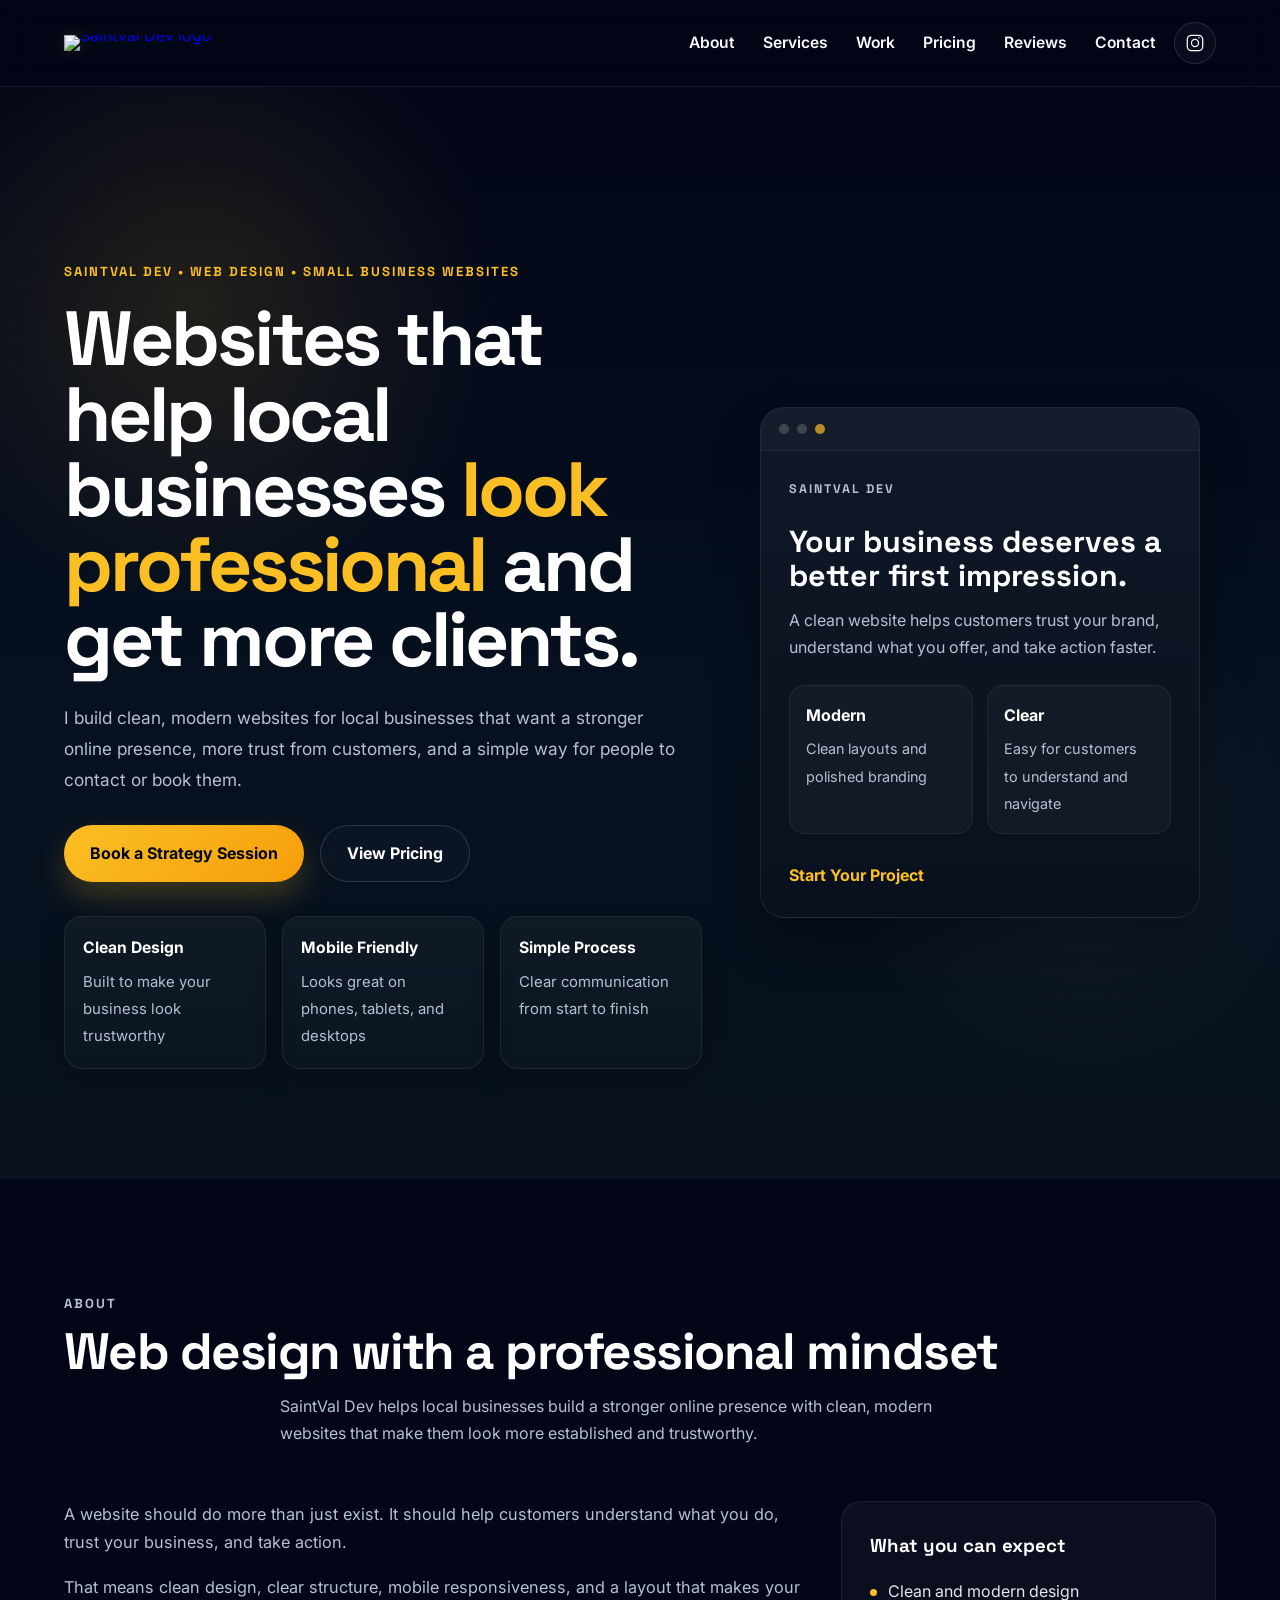
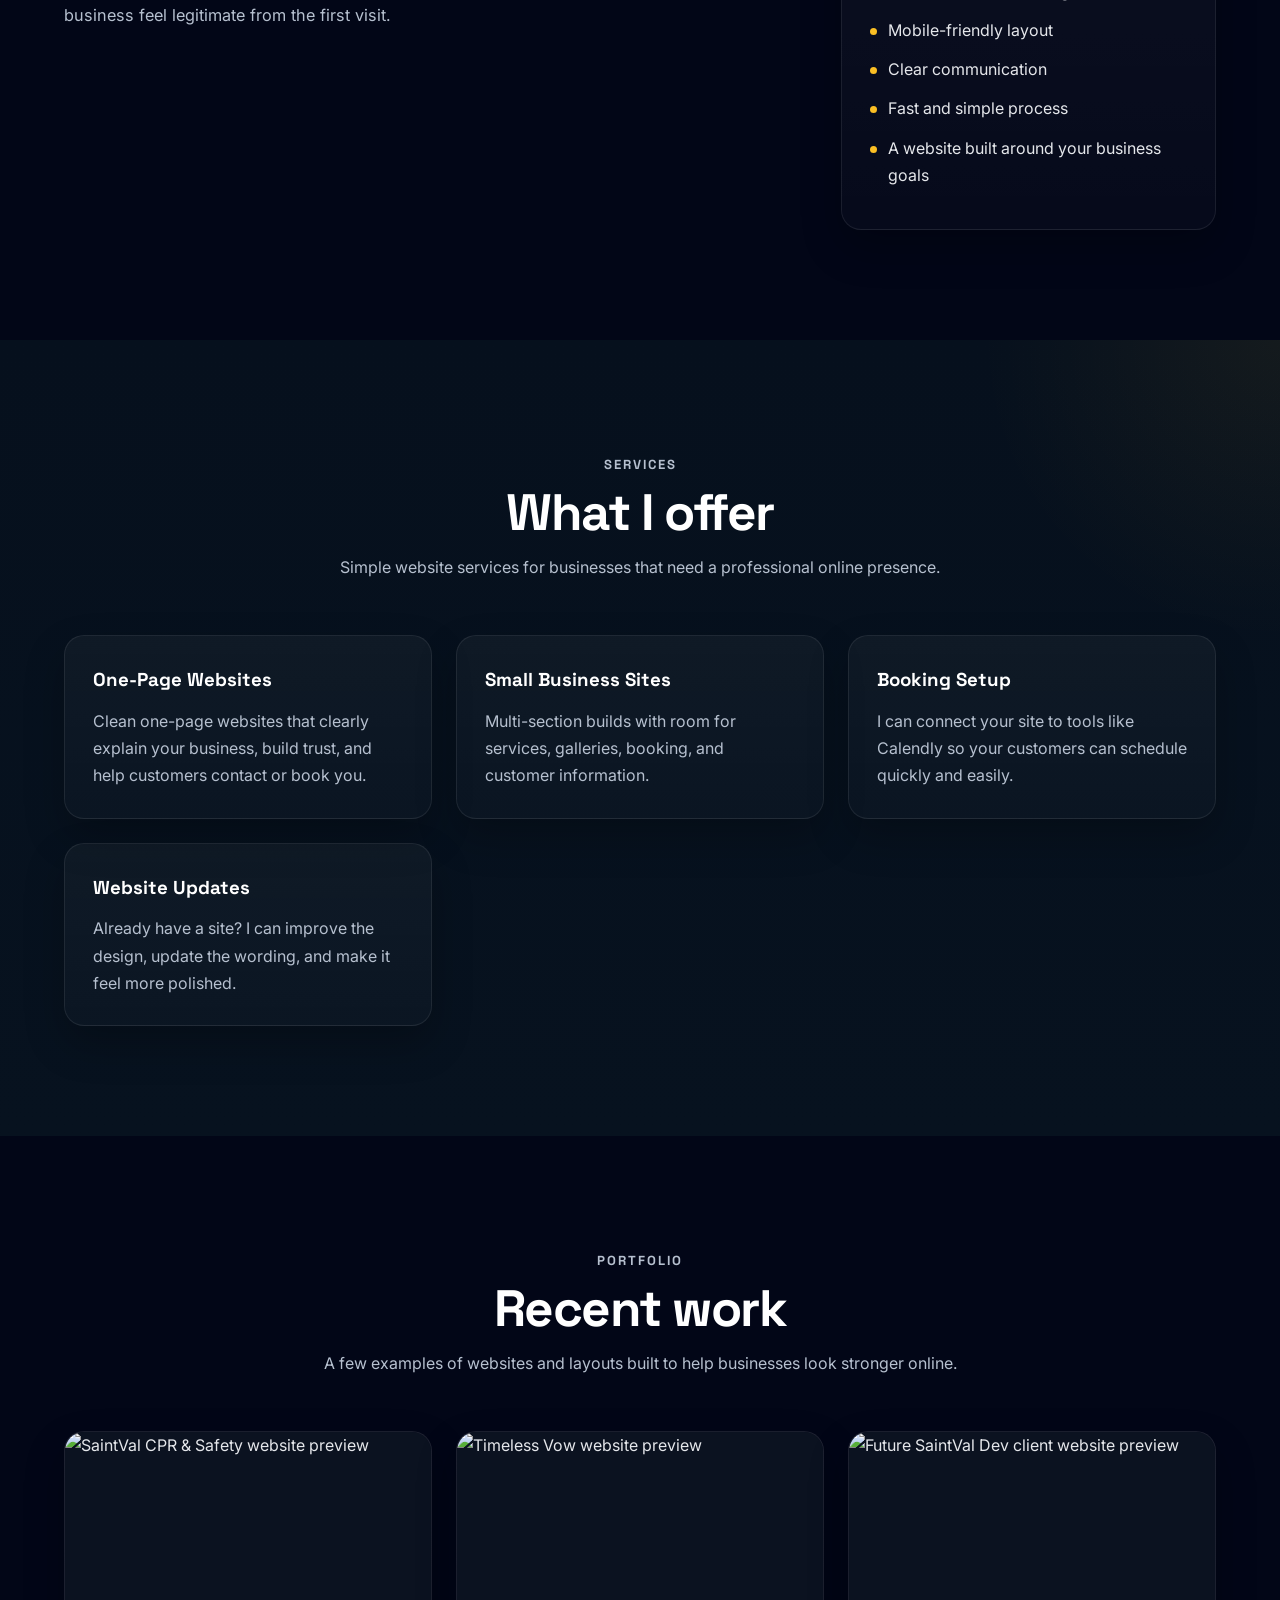
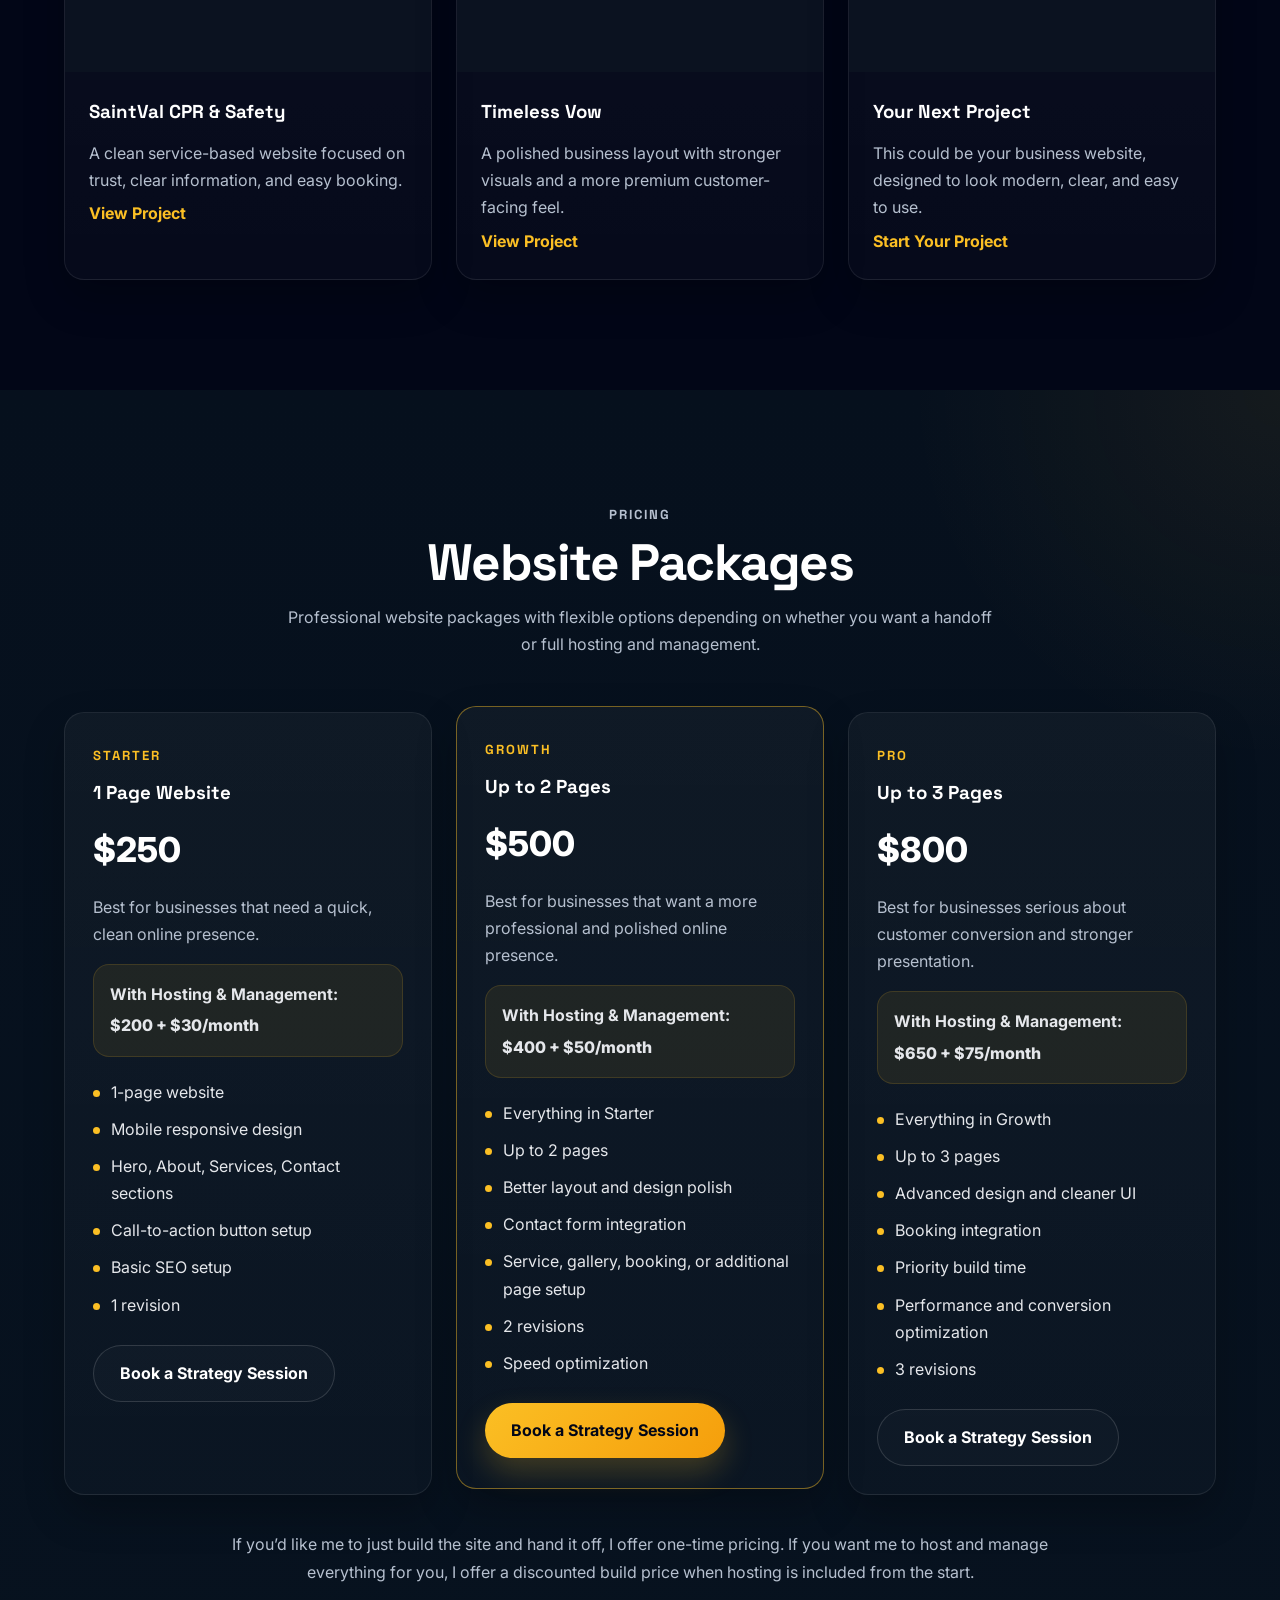
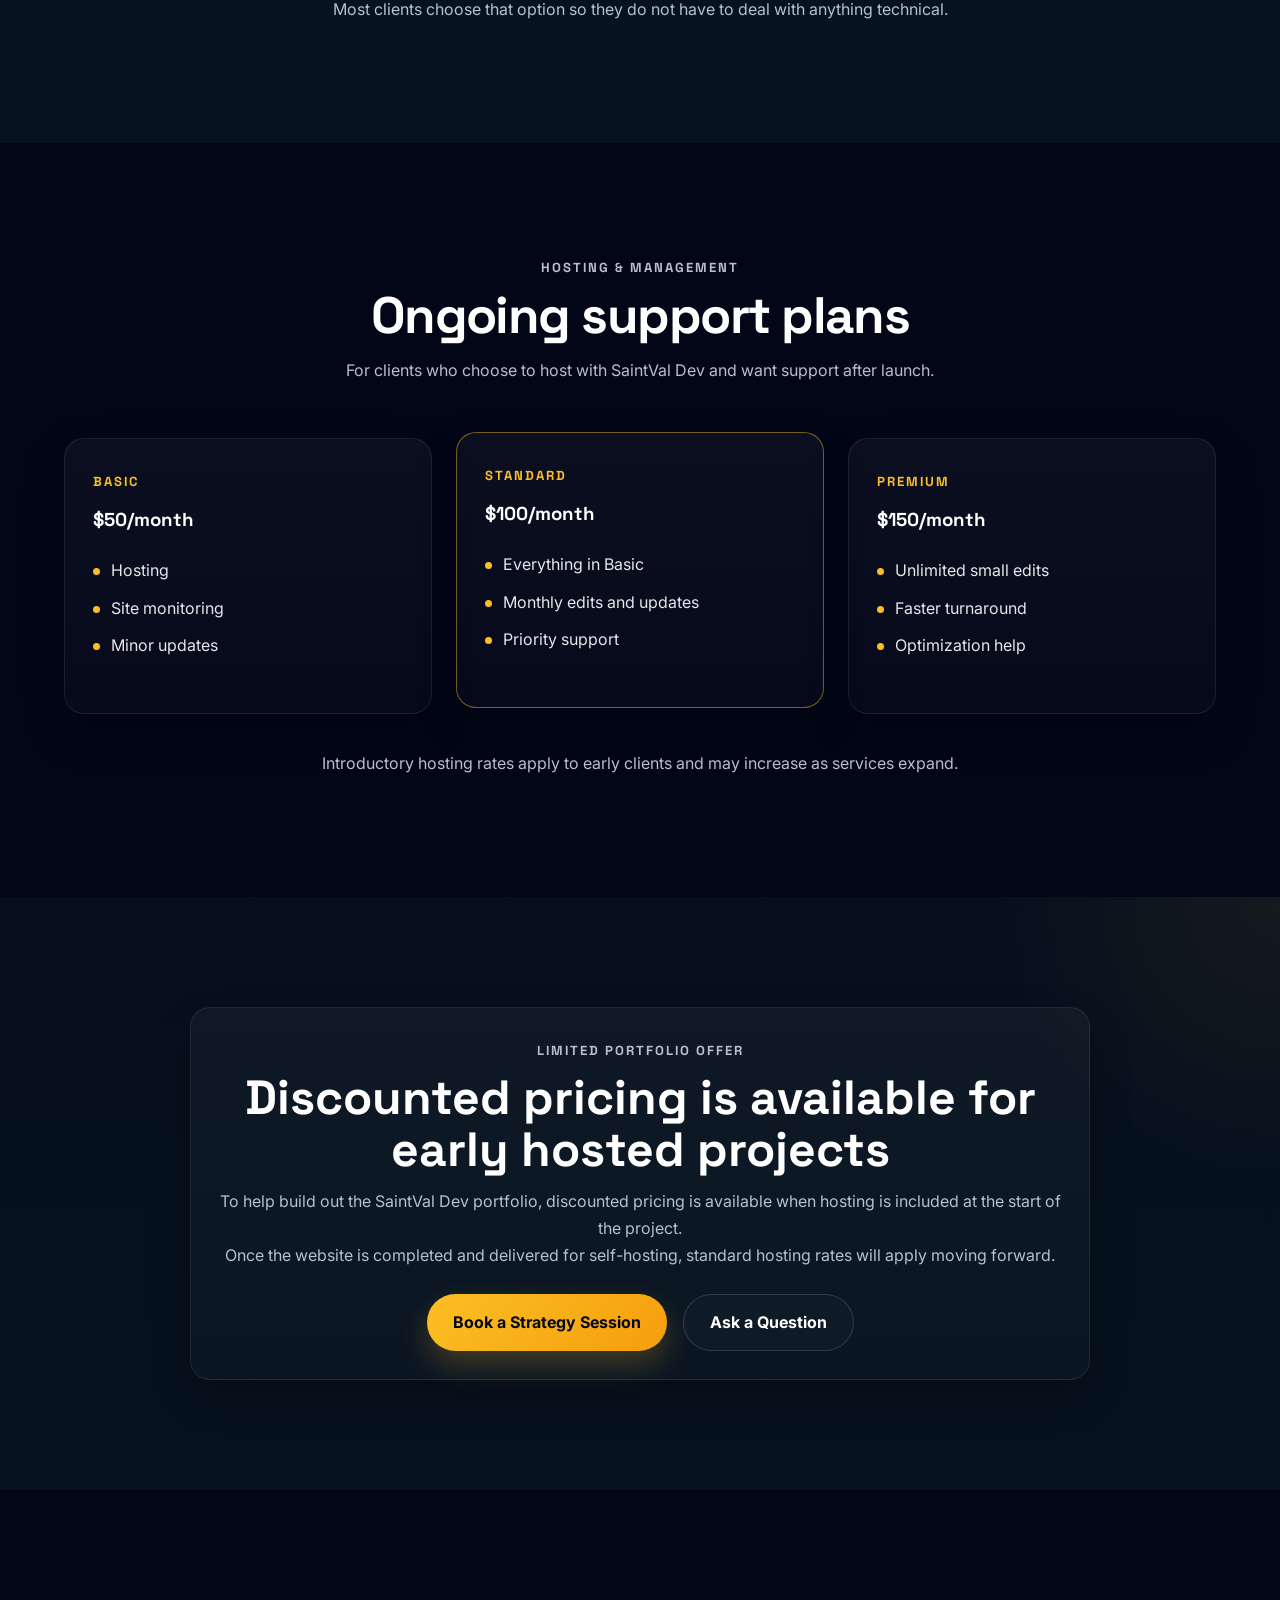
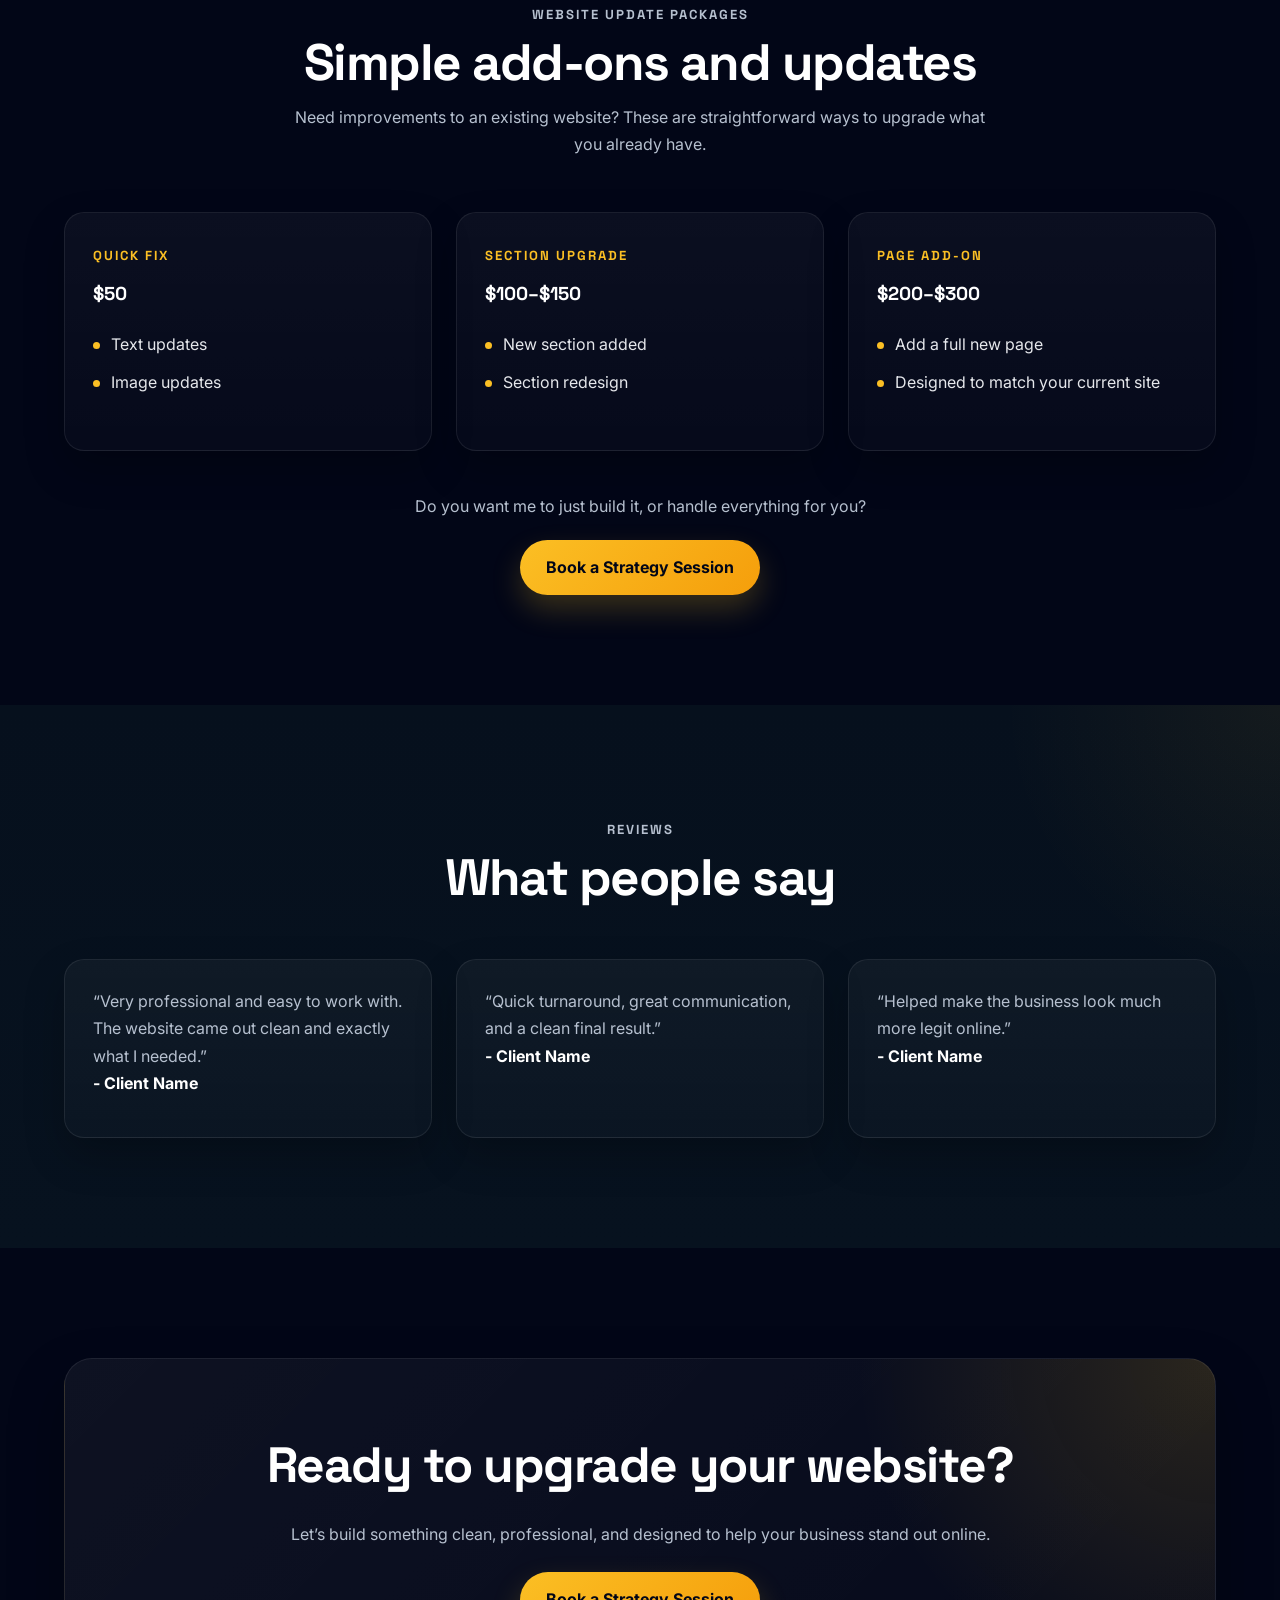
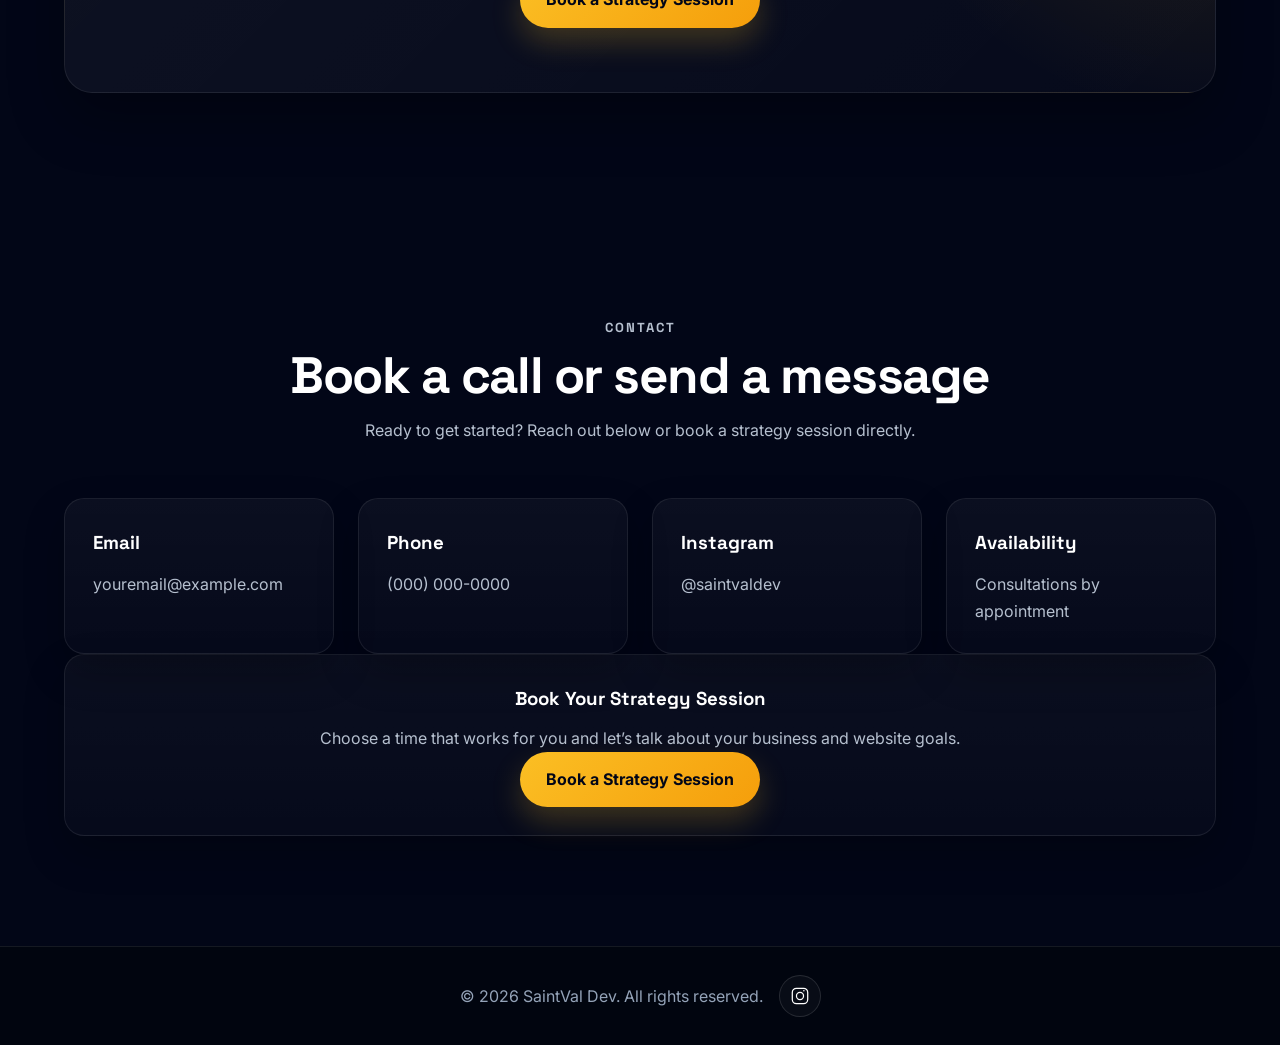
==== index.html @ 707dbeaa "fix index file name properly" ====
<!DOCTYPE html>
<html lang="en">
<head>
  <meta charset="UTF-8" />
  <meta name="viewport" content="width=device-width, initial-scale=1.0" />
  <title>SaintVal Dev | Websites for Local Businesses</title>
  <meta
    name="description"
    content="SaintVal Dev builds clean, modern websites for local businesses that want to look professional and get more bookings."
  />

  <link rel="preconnect" href="https://fonts.googleapis.com" />
  <link rel="preconnect" href="https://fonts.gstatic.com" crossorigin />
  <link
    href="https://fonts.googleapis.com/css2?family=Inter:wght@400;500;600;700;800&family=Space+Grotesk:wght@500;600;700&display=swap"
    rel="stylesheet"
  />

  <link rel="stylesheet" href="styles.css" />
</head>
<body>
  <!-- HEADER -->
  <header class="site-header">
    <div class="container nav">
      <a href="#home" class="logo">
        <img src="images/logo/Logo-site.png" alt="SaintVal Dev logo" />
      </a>

      <button class="menu-toggle" aria-label="Open navigation" aria-expanded="false">
        <span></span>
        <span></span>
        <span></span>
      </button>

      <nav class="site-nav">
        <ul class="nav-links">
          <li><a href="#about">About</a></li>
          <li><a href="#services">Services</a></li>
          <li><a href="#portfolio">Work</a></li>
          <li><a href="#pricing">Pricing</a></li>
          <li><a href="#testimonials">Reviews</a></li>
          <li><a href="#contact">Contact</a></li>
        </ul>

        <a
          href="https://www.instagram.com/saintvaldev"
          class="header-social"
          target="_blank"
          rel="noopener noreferrer"
          aria-label="Visit SaintVal Dev on Instagram"
        >
          <svg viewBox="0 0 24 24" aria-hidden="true">
            <path d="M7.75 2h8.5A5.75 5.75 0 0 1 22 7.75v8.5A5.75 5.75 0 0 1 16.25 22h-8.5A5.75 5.75 0 0 1 2 16.25v-8.5A5.75 5.75 0 0 1 7.75 2Zm0 1.5A4.25 4.25 0 0 0 3.5 7.75v8.5A4.25 4.25 0 0 0 7.75 20.5h8.5a4.25 4.25 0 0 0 4.25-4.25v-8.5A4.25 4.25 0 0 0 16.25 3.5h-8.5Zm8.9 1.15a.95.95 0 1 1 0 1.9.95.95 0 0 1 0-1.9ZM12 7a5 5 0 1 1 0 10 5 5 0 0 1 0-10Zm0 1.5A3.5 3.5 0 1 0 12 15.5 3.5 3.5 0 0 0 12 8.5Z"/>
          </svg>
        </a>
      </nav>
    </div>
  </header>

  <main>
    <!-- HERO -->
    <section class="hero" id="home">
      <div class="container hero-content">
        <div class="hero-text">
          <p class="hero-tag">SAINTVAL DEV • WEB DESIGN • SMALL BUSINESS WEBSITES</p>

          <h1>
            Websites that help local businesses
            <span>look professional</span>
            and get more clients.
          </h1>

          <p class="hero-description">
            I build clean, modern websites for local businesses that want a stronger
            online presence, more trust from customers, and a simple way for people
            to contact or book them.
          </p>

          <div class="hero-buttons">
            <a
              href="https://calendly.com/bookings-saintvalmulti/saintval-dev-strategy-session"
              class="btn btn-primary"
              target="_blank"
              rel="noopener noreferrer"
            >
              Book a Strategy Session
            </a>

            <a href="#pricing" class="btn btn-secondary">View Pricing</a>
          </div>

          <div class="hero-proof">
            <div class="proof-item">
              <strong>Clean Design</strong>
              <span>Built to make your business look trustworthy</span>
            </div>

            <div class="proof-item">
              <strong>Mobile Friendly</strong>
              <span>Looks great on phones, tablets, and desktops</span>
            </div>

            <div class="proof-item">
              <strong>Simple Process</strong>
              <span>Clear communication from start to finish</span>
            </div>
          </div>
        </div>

        <div class="hero-showcase">
          <div class="showcase-window">
            <div class="window-top">
              <span></span>
              <span></span>
              <span></span>
            </div>

            <div class="showcase-body">
              <p class="showcase-label">SAINTVAL DEV</p>
              <h3>Your business deserves a better first impression.</h3>
              <p>
                A clean website helps customers trust your brand, understand what you
                offer, and take action faster.
              </p>

              <div class="showcase-stats">
                <div class="stat-box">
                  <strong>Modern</strong>
                  <span>Clean layouts and polished branding</span>
                </div>

                <div class="stat-box">
                  <strong>Clear</strong>
                  <span>Easy for customers to understand and navigate</span>
                </div>
              </div>

              <a
                href="https://calendly.com/bookings-saintvalmulti/saintval-dev-strategy-session"
                class="text-link"
                target="_blank"
                rel="noopener noreferrer"
              >
                Start Your Project
              </a>
            </div>
          </div>
        </div>
      </div>
    </section>

    <!-- ABOUT -->
    <section id="about" class="section">
      <div class="container">
        <div class="section-heading">
          <p class="section-label">ABOUT</p>
          <h2>Web design with a professional mindset</h2>
          <p>
            SaintVal Dev helps local businesses build a stronger online presence with
            clean, modern websites that make them look more established and trustworthy.
          </p>
        </div>

        <div class="about-grid">
          <div class="about-text">
            <p>
              A website should do more than just exist. It should help customers
              understand what you do, trust your business, and take action.
            </p>
            <p>
              That means clean design, clear structure, mobile responsiveness, and a
              layout that makes your business feel legitimate from the first visit.
            </p>
          </div>

          <div class="about-box">
            <h3>What you can expect</h3>
            <ul>
              <li>Clean and modern design</li>
              <li>Mobile-friendly layout</li>
              <li>Clear communication</li>
              <li>Fast and simple process</li>
              <li>A website built around your business goals</li>
            </ul>
          </div>
        </div>
      </div>
    </section>

    <!-- SERVICES -->
    <section id="services" class="section section-alt">
      <div class="container">
        <div class="section-heading center">
          <p class="section-label">SERVICES</p>
          <h2>What I offer</h2>
          <p>
            Simple website services for businesses that need a professional online presence.
          </p>
        </div>

        <div class="card-grid">
          <article class="card">
            <h3>One-Page Websites</h3>
            <p>
              Clean one-page websites that clearly explain your business, build trust,
              and help customers contact or book you.
            </p>
          </article>

          <article class="card">
            <h3>Small Business Sites</h3>
            <p>
              Multi-section builds with room for services, galleries, booking,
              and customer information.
            </p>
          </article>

          <article class="card">
            <h3>Booking Setup</h3>
            <p>
              I can connect your site to tools like Calendly so your customers can
              schedule quickly and easily.
            </p>
          </article>

          <article class="card">
            <h3>Website Updates</h3>
            <p>
              Already have a site? I can improve the design, update the wording,
              and make it feel more polished.
            </p>
          </article>
        </div>
      </div>
    </section>

    <!-- PORTFOLIO -->
    <section id="portfolio" class="section">
      <div class="container">
        <div class="section-heading center">
          <p class="section-label">PORTFOLIO</p>
          <h2>Recent work</h2>
          <p>
            A few examples of websites and layouts built to help businesses look stronger online.
          </p>
        </div>

        <div class="card-grid">
          <article class="project-card">
            <div class="project-image">
              <img src="images/projects/project-1.jpg" alt="SaintVal CPR & Safety website preview" />
            </div>
            <div class="project-content">
              <h3>SaintVal CPR &amp; Safety</h3>
              <p>
                A clean service-based website focused on trust, clear information, and easy booking.
              </p>
              <a href="#" class="text-link">View Project</a>
            </div>
          </article>

          <article class="project-card">
            <div class="project-image">
              <img src="images/projects/project-2.jpg" alt="Timeless Vow website preview" />
            </div>
            <div class="project-content">
              <h3>Timeless Vow</h3>
              <p>
                A polished business layout with stronger visuals and a more premium customer-facing feel.
              </p>
              <a href="#" class="text-link">View Project</a>
            </div>
          </article>

          <article class="project-card">
            <div class="project-image">
              <img src="images/projects/project-3.jpg" alt="Future SaintVal Dev client website preview" />
            </div>
            <div class="project-content">
              <h3>Your Next Project</h3>
              <p>
                This could be your business website, designed to look modern, clear, and easy to use.
              </p>
              <a
                href="https://calendly.com/bookings-saintvalmulti/saintval-dev-strategy-session"
                class="text-link"
                target="_blank"
                rel="noopener noreferrer"
              >
                Start Your Project
              </a>
            </div>
          </article>
        </div>
      </div>
    </section>

    <!-- PRICING -->
    <section id="pricing" class="section section-alt">
      <div class="container">
        <div class="section-heading center">
          <p class="section-label">PRICING</p>
          <h2>Website Packages</h2>
          <p>
            Professional website packages with flexible options depending on whether
            you want a handoff or full hosting and management.
          </p>
        </div>

        <div class="pricing-grid">
          <article class="pricing-card">
            <p class="pricing-tag">STARTER</p>
            <h3>1 Page Website</h3>
            <div class="price">$250</div>
            <p class="pricing-text">
              Best for businesses that need a quick, clean online presence.
            </p>

            <div class="hosting-option">
              <p><strong>With Hosting &amp; Management:</strong></p>
              <p class="hosting-price">$200 + $30/month</p>
            </div>

            <ul class="pricing-list">
              <li>1-page website</li>
              <li>Mobile responsive design</li>
              <li>Hero, About, Services, Contact sections</li>
              <li>Call-to-action button setup</li>
              <li>Basic SEO setup</li>
              <li>1 revision</li>
            </ul>

            <a
              href="https://calendly.com/bookings-saintvalmulti/saintval-dev-strategy-session"
              class="btn btn-secondary pricing-btn"
              target="_blank"
              rel="noopener noreferrer"
            >
              Book a Strategy Session
            </a>
          </article>

          <article class="pricing-card featured-pricing">
            <p class="pricing-tag">GROWTH</p>
            <h3>Up to 2 Pages</h3>
            <div class="price">$500</div>
            <p class="pricing-text">
              Best for businesses that want a more professional and polished online presence.
            </p>

            <div class="hosting-option">
              <p><strong>With Hosting &amp; Management:</strong></p>
              <p class="hosting-price">$400 + $50/month</p>
            </div>

            <ul class="pricing-list">
              <li>Everything in Starter</li>
              <li>Up to 2 pages</li>
              <li>Better layout and design polish</li>
              <li>Contact form integration</li>
              <li>Service, gallery, booking, or additional page setup</li>
              <li>2 revisions</li>
              <li>Speed optimization</li>
            </ul>

            <a
              href="https://calendly.com/bookings-saintvalmulti/saintval-dev-strategy-session"
              class="btn btn-primary pricing-btn"
              target="_blank"
              rel="noopener noreferrer"
            >
              Book a Strategy Session
            </a>
          </article>

          <article class="pricing-card">
            <p class="pricing-tag">PRO</p>
            <h3>Up to 3 Pages</h3>
            <div class="price">$800</div>
            <p class="pricing-text">
              Best for businesses serious about customer conversion and stronger presentation.
            </p>

            <div class="hosting-option">
              <p><strong>With Hosting &amp; Management:</strong></p>
              <p class="hosting-price">$650 + $75/month</p>
            </div>

            <ul class="pricing-list">
              <li>Everything in Growth</li>
              <li>Up to 3 pages</li>
              <li>Advanced design and cleaner UI</li>
              <li>Booking integration</li>
              <li>Priority build time</li>
              <li>Performance and conversion optimization</li>
              <li>3 revisions</li>
            </ul>

            <a
              href="https://calendly.com/bookings-saintvalmulti/saintval-dev-strategy-session"
              class="btn btn-secondary pricing-btn"
              target="_blank"
              rel="noopener noreferrer"
            >
              Book a Strategy Session
            </a>
          </article>
        </div>

        <div class="pricing-note">
          <p>
            If you’d like me to just build the site and hand it off, I offer one-time pricing.
            If you want me to host and manage everything for you, I offer a discounted build price
            when hosting is included from the start.
          </p>
          <p>
            Most clients choose that option so they do not have to deal with anything technical.
          </p>
        </div>
      </div>
    </section>

    <!-- HOSTING -->
    <section id="hosting" class="section">
      <div class="container">
        <div class="section-heading center">
          <p class="section-label">HOSTING &amp; MANAGEMENT</p>
          <h2>Ongoing support plans</h2>
          <p>
            For clients who choose to host with SaintVal Dev and want support after launch.
          </p>
        </div>

        <div class="pricing-grid">
          <article class="pricing-card">
            <p class="pricing-tag">BASIC</p>
            <h3>$50/month</h3>
            <ul class="pricing-list">
              <li>Hosting</li>
              <li>Site monitoring</li>
              <li>Minor updates</li>
            </ul>
          </article>

          <article class="pricing-card featured-pricing">
            <p class="pricing-tag">STANDARD</p>
            <h3>$100/month</h3>
            <ul class="pricing-list">
              <li>Everything in Basic</li>
              <li>Monthly edits and updates</li>
              <li>Priority support</li>
            </ul>
          </article>

          <article class="pricing-card">
            <p class="pricing-tag">PREMIUM</p>
            <h3>$150/month</h3>
            <ul class="pricing-list">
              <li>Unlimited small edits</li>
              <li>Faster turnaround</li>
              <li>Optimization help</li>
            </ul>
          </article>
        </div>

        <div class="pricing-note">
          <p>
            Introductory hosting rates apply to early clients and may increase as services expand.
          </p>
        </div>
      </div>
    </section>

    <!-- PORTFOLIO OFFER -->
    <section id="portfolio-offer" class="section section-alt">
      <div class="container">
        <div class="offer-box">
          <p class="section-label">LIMITED PORTFOLIO OFFER</p>
          <h2>Discounted pricing is available for early hosted projects</h2>
          <p>
            To help build out the SaintVal Dev portfolio, discounted pricing is available
            when hosting is included at the start of the project.
          </p>
          <p>
            Once the website is completed and delivered for self-hosting, standard hosting
            rates will apply moving forward.
          </p>

          <div class="offer-actions">
            <a
              href="https://calendly.com/bookings-saintvalmulti/saintval-dev-strategy-session"
              class="btn btn-primary"
              target="_blank"
              rel="noopener noreferrer"
            >
              Book a Strategy Session
            </a>
            <a href="#contact" class="btn btn-secondary">Ask a Question</a>
          </div>
        </div>
      </div>
    </section>

    <!-- WEBSITE UPDATES -->
    <section id="updates" class="section">
      <div class="container">
        <div class="section-heading center">
          <p class="section-label">WEBSITE UPDATE PACKAGES</p>
          <h2>Simple add-ons and updates</h2>
          <p>
            Need improvements to an existing website? These are straightforward ways to upgrade what you already have.
          </p>
        </div>

        <div class="pricing-grid">
          <article class="pricing-card">
            <p class="pricing-tag">QUICK FIX</p>
            <h3>$50</h3>
            <ul class="pricing-list">
              <li>Text updates</li>
              <li>Image updates</li>
            </ul>
          </article>

          <article class="pricing-card">
            <p class="pricing-tag">SECTION UPGRADE</p>
            <h3>$100–$150</h3>
            <ul class="pricing-list">
              <li>New section added</li>
              <li>Section redesign</li>
            </ul>
          </article>

          <article class="pricing-card">
            <p class="pricing-tag">PAGE ADD-ON</p>
            <h3>$200–$300</h3>
            <ul class="pricing-list">
              <li>Add a full new page</li>
              <li>Designed to match your current site</li>
            </ul>
          </article>
        </div>

        <div class="updates-cta">
          <p>
            Do you want me to just build it, or handle everything for you?
          </p>
          <a
            href="https://calendly.com/bookings-saintvalmulti/saintval-dev-strategy-session"
            class="btn btn-primary"
            target="_blank"
            rel="noopener noreferrer"
          >
            Book a Strategy Session
          </a>
        </div>
      </div>
    </section>

    <!-- TESTIMONIALS -->
    <section id="testimonials" class="section section-alt">
      <div class="container">
        <div class="section-heading center">
          <p class="section-label">REVIEWS</p>
          <h2>What people say</h2>
        </div>

        <div class="card-grid">
          <article class="testimonial-card">
            <p class="testimonial-text">
              “Very professional and easy to work with. The website came out clean and exactly what I needed.”
            </p>
            <h4>- Client Name</h4>
          </article>

          <article class="testimonial-card">
            <p class="testimonial-text">
              “Quick turnaround, great communication, and a clean final result.”
            </p>
            <h4>- Client Name</h4>
          </article>

          <article class="testimonial-card">
            <p class="testimonial-text">
              “Helped make the business look much more legit online.”
            </p>
            <h4>- Client Name</h4>
          </article>
        </div>
      </div>
    </section>

    <!-- CTA -->
    <section class="cta">
      <div class="container cta-box">
        <h2>Ready to upgrade your website?</h2>
        <p>
          Let’s build something clean, professional, and designed to help your business stand out online.
        </p>
        <a
          href="https://calendly.com/bookings-saintvalmulti/saintval-dev-strategy-session"
          class="btn btn-primary"
          target="_blank"
          rel="noopener noreferrer"
        >
          Book a Strategy Session
        </a>
      </div>
    </section>

    <!-- CONTACT -->
    <section id="contact" class="section">
      <div class="container">
        <div class="section-heading center">
          <p class="section-label">CONTACT</p>
          <h2>Book a call or send a message</h2>
          <p>
            Ready to get started? Reach out below or book a strategy session directly.
          </p>
        </div>

        <div class="contact-grid">
          <div class="contact-card">
            <h3>Email</h3>
            <p>youremail@example.com</p>
          </div>

          <div class="contact-card">
            <h3>Phone</h3>
            <p>(000) 000-0000</p>
          </div>

          <div class="contact-card">
            <h3>Instagram</h3>
            <p>@saintvaldev</p>
          </div>

          <div class="contact-card">
            <h3>Availability</h3>
            <p>Consultations by appointment</p>
          </div>
        </div>

        <div class="calendly-wrapper">
          <h3>Book Your Strategy Session</h3>
          <p class="calendly-text">
            Choose a time that works for you and let’s talk about your business and website goals.
          </p>

          <a
            href="https://calendly.com/bookings-saintvalmulti/saintval-dev-strategy-session"
            class="btn btn-primary"
            target="_blank"
            rel="noopener noreferrer"
          >
            Book a Strategy Session
          </a>
        </div>
      </div>
    </section>
  </main>

  <!-- FOOTER -->
  <footer class="site-footer">
    <div class="container footer-content">
      <p>&copy; 2026 SaintVal Dev. All rights reserved.</p>

      <a
        href="https://www.instagram.com/saintvaldev"
        class="footer-social"
        target="_blank"
        rel="noopener noreferrer"
        aria-label="Visit SaintVal Dev on Instagram"
      >
        <svg viewBox="0 0 24 24" aria-hidden="true">
          <path d="M7.75 2h8.5A5.75 5.75 0 0 1 22 7.75v8.5A5.75 5.75 0 0 1 16.25 22h-8.5A5.75 5.75 0 0 1 2 16.25v-8.5A5.75 5.75 0 0 1 7.75 2Zm0 1.5A4.25 4.25 0 0 0 3.5 7.75v8.5A4.25 4.25 0 0 0 7.75 20.5h8.5a4.25 4.25 0 0 0 4.25-4.25v-8.5A4.25 4.25 0 0 0 16.25 3.5h-8.5Zm8.9 1.15a.95.95 0 1 1 0 1.9.95.95 0 0 1 0-1.9ZM12 7a5 5 0 1 1 0 10 5 5 0 0 1 0-10Zm0 1.5A3.5 3.5 0 1 0 12 15.5 3.5 3.5 0 0 0 12 8.5Z"/>
        </svg>
      </a>
    </div>
  </footer>

  <script src="script.js"></script>
</body>
</html>
---- styles.css ----
/* =========================
   RESET
========================= */
* {
  margin: 0;
  padding: 0;
  box-sizing: border-box;
}

html {
  scroll-behavior: smooth;
}

:root {
  --bg: #020617;
  --bg-soft: #07101d;
  --text: #e5e7eb;
  --text-muted: #b6c0cf;
  --text-soft: #94a3b8;
  --accent: #fbbf24;
  --accent-dark: #f59e0b;
  --border: rgba(255, 255, 255, 0.08);
  --shadow: 0 22px 50px rgba(0, 0, 0, 0.3);
  --radius: 22px;
  --max-width: 1160px;
}

body {
  font-family: "Inter", sans-serif;
  background: var(--bg);
  color: var(--text);
  line-height: 1.7;
}

img {
  max-width: 100%;
  display: block;
}

a {
  text-decoration: none;
}

ul {
  list-style: none;
}

h1,
h2,
h3,
.hero-tag,
.section-label,
.pricing-tag,
.showcase-label {
  font-family: "Space Grotesk", sans-serif;
}

.container {
  width: min(var(--max-width), 90%);
  margin: 0 auto;
}

.section {
  padding: 110px 0;
}

.section-alt {
  background:
    radial-gradient(circle at top right, rgba(251, 191, 36, 0.06), transparent 20%),
    linear-gradient(180deg, #06101d, #07121f);
}

.section-heading {
  margin-bottom: 54px;
}

.section-heading.center {
  text-align: center;
}

.section-label,
.pricing-tag {
  display: inline-block;
  color: var(--accent);
  font-size: 0.82rem;
  font-weight: 700;
  letter-spacing: 2px;
  text-transform: uppercase;
  margin-bottom: 10px;
}

.section-heading h2 {
  font-size: clamp(2rem, 4vw, 3.2rem);
  letter-spacing: -0.03em;
  line-height: 1.05;
  color: #ffffff;
  margin-bottom: 14px;
}

.section-heading p {
  max-width: 720px;
  margin-inline: auto;
  color: var(--text-muted);
}

/* =========================
   NAVBAR
========================= */
.site-header {
  position: sticky;
  top: 0;
  z-index: 1000;
  background: rgba(2, 6, 23, 0.62);
  backdrop-filter: blur(18px);
  -webkit-backdrop-filter: blur(18px);
  border-bottom: 1px solid rgba(255, 255, 255, 0.07);
  transition: all 0.3s ease;
}

.site-header.scrolled {
  background: rgba(2, 6, 23, 0.84);
  box-shadow: 0 14px 34px rgba(0, 0, 0, 0.24);
  border-bottom: 1px solid rgba(251, 191, 36, 0.16);
}

.nav {
  display: flex;
  justify-content: space-between;
  align-items: center;
  min-height: 86px;
  gap: 24px;
  position: relative;
  transition: min-height 0.3s ease;
}

.site-header.scrolled .nav {
  min-height: 72px;
}

.logo {
  display: inline-flex;
  align-items: center;
  flex-shrink: 0;
  line-height: 0;
}

.logo img {
  width: 190px;
  height: auto;
  object-fit: contain;
  filter: drop-shadow(0 0 8px rgba(251, 191, 36, 0.16));
  transition: width 0.3s ease;
}

.site-header.scrolled .logo img {
  width: 172px;
}

.site-nav {
  display: flex;
  align-items: center;
  gap: 18px;
}

.nav-links {
  display: flex;
  align-items: center;
  gap: 28px;
  flex-wrap: wrap;
}

.nav-links a {
  color: #f8fafc;
  font-size: 0.98rem;
  font-weight: 600;
  transition: color 0.25s ease;
}

.nav-links a:hover {
  color: var(--accent);
}

/* HEADER INSTAGRAM */
.header-social,
.footer-social {
  display: inline-flex;
  align-items: center;
  justify-content: center;
  width: 42px;
  height: 42px;
  border-radius: 999px;
  border: 1px solid rgba(255, 255, 255, 0.12);
  background: rgba(255, 255, 255, 0.03);
  transition: transform 0.25s ease, border-color 0.25s ease, background 0.25s ease;
}

.header-social:hover,
.footer-social:hover {
  transform: translateY(-2px);
  border-color: rgba(251, 191, 36, 0.35);
  background: rgba(251, 191, 36, 0.08);
}

.header-social svg,
.footer-social svg {
  width: 20px;
  height: 20px;
  fill: #ffffff;
  transition: fill 0.25s ease;
}

.header-social:hover svg,
.footer-social:hover svg {
  fill: var(--accent);
}

/* =========================
   HAMBURGER
========================= */
.menu-toggle {
  display: none;
  width: 46px;
  height: 46px;
  border: 1px solid rgba(255, 255, 255, 0.12);
  background: rgba(255, 255, 255, 0.03);
  border-radius: 14px;
  cursor: pointer;
  padding: 0;
  transition: background 0.25s ease, border-color 0.25s ease;
}

.menu-toggle:hover {
  background: rgba(255, 255, 255, 0.06);
  border-color: rgba(251, 191, 36, 0.26);
}

.menu-toggle span {
  display: block;
  width: 22px;
  height: 2px;
  margin: 5px auto;
  border-radius: 50px;
  background: #ffffff;
  transition: transform 0.3s ease, opacity 0.3s ease;
}

.menu-toggle.active span:nth-child(1) {
  transform: translateY(7px) rotate(45deg);
}

.menu-toggle.active span:nth-child(2) {
  opacity: 0;
}

.menu-toggle.active span:nth-child(3) {
  transform: translateY(-7px) rotate(-45deg);
}

/* =========================
   HERO
========================= */
.hero {
  padding: 170px 0 110px;
  background:
    radial-gradient(circle at 15% 20%, rgba(251, 191, 36, 0.12), transparent 22%),
    radial-gradient(circle at 85% 70%, rgba(255, 255, 255, 0.05), transparent 18%),
    linear-gradient(180deg, #020617 0%, #06101f 55%, #08111d 100%);
}

.hero-content {
  display: grid;
  grid-template-columns: 1.15fr 0.85fr;
  gap: 42px;
  align-items: center;
}

.hero-tag {
  display: inline-block;
  color: var(--accent);
  font-size: 0.82rem;
  font-weight: 700;
  letter-spacing: 2px;
  margin-bottom: 18px;
}

.hero-text h1 {
  font-size: clamp(2.8rem, 6vw, 4.8rem);
  line-height: 0.98;
  letter-spacing: -0.04em;
  max-width: 780px;
  margin-bottom: 24px;
  color: #ffffff;
}

.hero-text h1 span {
  color: var(--accent);
}

.hero-description {
  font-size: 1.08rem;
  line-height: 1.8;
  max-width: 620px;
  color: var(--text-muted);
  margin-bottom: 30px;
}

.hero-buttons {
  display: flex;
  gap: 16px;
  flex-wrap: wrap;
  margin-bottom: 34px;
}

.hero-proof {
  display: grid;
  grid-template-columns: repeat(3, 1fr);
  gap: 16px;
}

.proof-item {
  background: linear-gradient(180deg, rgba(255,255,255,0.04), rgba(255,255,255,0.02));
  border: 1px solid rgba(255,255,255,0.07);
  border-radius: 18px;
  padding: 18px;
  box-shadow: 0 12px 30px rgba(0,0,0,0.18);
}

.proof-item strong {
  display: block;
  color: #ffffff;
  font-size: 0.98rem;
  margin-bottom: 6px;
}

.proof-item span {
  color: var(--text-muted);
  font-size: 0.93rem;
}

.hero-showcase {
  display: flex;
  justify-content: center;
}

.showcase-window {
  width: 100%;
  max-width: 440px;
  border-radius: 24px;
  overflow: hidden;
  background: linear-gradient(180deg, rgba(17, 24, 39, 0.96), rgba(9, 17, 31, 0.99));
  border: 1px solid rgba(255, 255, 255, 0.08);
  box-shadow: 0 25px 50px rgba(0, 0, 0, 0.32);
}

.window-top {
  display: flex;
  align-items: center;
  gap: 8px;
  padding: 16px 18px;
  border-bottom: 1px solid rgba(255, 255, 255, 0.06);
  background: rgba(255, 255, 255, 0.02);
}

.window-top span {
  width: 10px;
  height: 10px;
  border-radius: 50%;
  background-color: rgba(255, 255, 255, 0.18);
}

.window-top span:nth-child(3) {
  background-color: rgba(251, 191, 36, 0.7);
}

.showcase-body {
  padding: 28px;
}

.showcase-label {
  color: var(--accent);
  font-size: 0.78rem;
  font-weight: 700;
  letter-spacing: 2px;
  margin-bottom: 14px;
}

.showcase-body h3 {
  font-size: 1.9rem;
  line-height: 1.12;
  color: #ffffff;
  margin-bottom: 14px;
}

.showcase-body p {
  color: var(--text-muted);
  margin-bottom: 24px;
}

.showcase-stats {
  display: grid;
  grid-template-columns: 1fr 1fr;
  gap: 14px;
  margin-bottom: 22px;
}

.stat-box {
  background: rgba(255, 255, 255, 0.03);
  border: 1px solid rgba(255, 255, 255, 0.06);
  border-radius: 16px;
  padding: 16px;
}

.stat-box strong {
  display: block;
  color: #ffffff;
  margin-bottom: 6px;
}

.stat-box span {
  color: var(--text-muted);
  font-size: 0.9rem;
}

/* =========================
   BUTTONS
========================= */
.btn {
  display: inline-flex;
  align-items: center;
  justify-content: center;
  gap: 10px;
  padding: 14px 26px;
  border-radius: 999px;
  font-weight: 700;
  transition: transform 0.25s ease, box-shadow 0.25s ease, background 0.25s ease, color 0.25s ease, border-color 0.25s ease;
}

.btn-primary {
  background: linear-gradient(135deg, var(--accent), var(--accent-dark));
  color: #020617;
  box-shadow: 0 14px 30px rgba(251, 191, 36, 0.22);
}

.btn-primary:hover {
  transform: translateY(-2px);
  box-shadow: 0 20px 38px rgba(251, 191, 36, 0.28);
}

.btn-secondary {
  border: 1px solid rgba(255, 255, 255, 0.14);
  color: #ffffff;
  background: rgba(255, 255, 255, 0.02);
}

.btn-secondary:hover {
  border-color: rgba(251, 191, 36, 0.45);
  color: var(--accent);
  transform: translateY(-2px);
}

.text-link {
  display: inline-block;
  margin-top: 6px;
  color: var(--accent);
  font-weight: 700;
}

/* =========================
   ABOUT
========================= */
.about-grid {
  display: grid;
  grid-template-columns: 2fr 1fr;
  gap: 28px;
}

.about-text p {
  color: var(--text-muted);
  margin-bottom: 18px;
  font-size: 1.02rem;
}

.about-box {
  background: linear-gradient(180deg, rgba(255,255,255,0.04), rgba(255,255,255,0.02));
  border: 1px solid rgba(255,255,255,0.08);
  border-radius: 20px;
  padding: 28px;
  box-shadow: 0 18px 40px rgba(0,0,0,0.24);
}

.about-box h3 {
  color: #ffffff;
  margin-bottom: 16px;
}

.about-box li {
  color: var(--text);
  margin-bottom: 12px;
  padding-left: 18px;
  position: relative;
}

.about-box li::before {
  content: "";
  width: 7px;
  height: 7px;
  border-radius: 50%;
  background-color: var(--accent);
  position: absolute;
  left: 0;
  top: 11px;
}

/* =========================
   GRIDS / CARDS
========================= */
.card-grid,
.pricing-grid,
.contact-grid {
  display: grid;
  gap: 24px;
}

.card-grid {
  grid-template-columns: repeat(3, 1fr);
}

.pricing-grid {
  grid-template-columns: repeat(3, 1fr);
}

.contact-grid {
  grid-template-columns: repeat(4, 1fr);
}

.card,
.project-card,
.testimonial-card,
.contact-card,
.pricing-card,
.calendly-wrapper,
.cta-box,
.offer-box {
  background: linear-gradient(180deg, rgba(255,255,255,0.04), rgba(255,255,255,0.02));
  border: 1px solid rgba(255,255,255,0.08);
  border-radius: 20px;
  box-shadow: 0 18px 40px rgba(0,0,0,0.24);
}

.card,
.testimonial-card,
.contact-card,
.pricing-card,
.calendly-wrapper,
.offer-box {
  padding: 28px;
}

.card h3,
.project-content h3,
.contact-card h3,
.testimonial-card h4,
.pricing-card h3,
.offer-box h2 {
  color: #ffffff;
  margin-bottom: 12px;
}

.card p,
.project-content p,
.contact-card p,
.testimonial-text,
.pricing-text,
.calendly-text,
.offer-box p {
  color: var(--text-muted);
}

.card,
.project-card,
.testimonial-card,
.pricing-card {
  transition: transform 0.25s ease, border-color 0.25s ease, box-shadow 0.25s ease;
}

.card:hover,
.project-card:hover,
.testimonial-card:hover,
.pricing-card:hover {
  transform: translateY(-6px);
  border-color: rgba(251, 191, 36, 0.22);
  box-shadow: 0 24px 50px rgba(0,0,0,0.3);
}

/* =========================
   PROJECTS
========================= */
.project-card {
  overflow: hidden;
}

.project-image {
  height: 240px;
  overflow: hidden;
  background: #0b1220;
}

.project-image img {
  width: 100%;
  height: 100%;
  object-fit: cover;
  transition: transform 0.4s ease;
}

.project-card:hover .project-image img {
  transform: scale(1.04);
}

.project-content {
  padding: 24px;
}

/* =========================
   PRICING
========================= */
.featured-pricing {
  border: 1px solid rgba(251, 191, 36, 0.45);
  transform: translateY(-6px);
}

.price {
  font-size: 2.15rem;
  font-weight: 800;
  color: #ffffff;
  margin-bottom: 14px;
}

.hosting-option {
  margin: 16px 0 20px;
  padding: 16px;
  border-radius: 16px;
  background: rgba(251, 191, 36, 0.08);
  border: 1px solid rgba(251, 191, 36, 0.14);
}

.hosting-option p {
  color: var(--text);
}

.hosting-price {
  color: var(--accent);
  font-weight: 800;
  margin-top: 4px;
}

.pricing-list {
  margin: 22px 0 26px;
}

.pricing-list li {
  color: var(--text);
  margin-bottom: 10px;
  padding-left: 18px;
  position: relative;
}

.pricing-list li::before {
  content: "";
  width: 7px;
  height: 7px;
  border-radius: 50%;
  background-color: var(--accent);
  position: absolute;
  left: 0;
  top: 11px;
}

.pricing-btn {
  margin-top: auto;
}

.pricing-note {
  max-width: 820px;
  margin: 36px auto 0;
  text-align: center;
}

.pricing-note p {
  color: var(--text-muted);
  margin-bottom: 10px;
}

/* =========================
   OFFER BOX
========================= */
.offer-box {
  text-align: center;
  max-width: 900px;
  margin: 0 auto;
}

.offer-box h2 {
  font-size: clamp(2rem, 4vw, 3rem);
  line-height: 1.08;
}

.offer-actions {
  display: flex;
  justify-content: center;
  gap: 16px;
  flex-wrap: wrap;
  margin-top: 24px;
}

/* =========================
   UPDATES CTA
========================= */
.updates-cta {
  margin-top: 42px;
  text-align: center;
}

.updates-cta p {
  max-width: 700px;
  margin: 0 auto 20px;
  color: var(--text-muted);
}

/* =========================
   CTA
========================= */
.cta {
  padding: 110px 0;
}

.cta-box {
  background:
    radial-gradient(circle at top right, rgba(251, 191, 36, 0.14), transparent 30%),
    linear-gradient(135deg, rgba(255,255,255,0.05), rgba(255,255,255,0.02));
  padding: 64px 36px;
  border-radius: 28px;
  text-align: center;
  border: 1px solid rgba(255,255,255,0.08);
  box-shadow: 0 26px 55px rgba(0,0,0,0.3);
}

.cta-box h2 {
  font-size: clamp(2rem, 4vw, 3.1rem);
  letter-spacing: -0.03em;
  color: #ffffff;
  margin-bottom: 14px;
}

.cta-box p {
  max-width: 700px;
  margin: 0 auto 24px;
  color: var(--text-muted);
}

/* =========================
   CONTACT
========================= */
.calendly-wrapper {
  text-align: center;
}

.calendly-wrapper h3 {
  color: #ffffff;
  margin-bottom: 10px;
}

/* =========================
   FOOTER
========================= */
.site-footer {
  border-top: 1px solid rgba(255,255,255,0.08);
  padding: 28px 0;
  background: #01050f;
}

.footer-content {
  display: flex;
  align-items: center;
  justify-content: center;
  gap: 16px;
  flex-wrap: wrap;
  text-align: center;
  color: var(--text-soft);
}

/* =========================
   RESPONSIVE
========================= */
@media (max-width: 1050px) {
  .hero-content,
  .about-grid,
  .pricing-grid,
  .contact-grid {
    grid-template-columns: 1fr;
  }

  .card-grid {
    grid-template-columns: repeat(2, 1fr);
  }

  .hero-proof {
    grid-template-columns: 1fr;
  }

  .hero-showcase {
    justify-content: flex-start;
  }

  .featured-pricing {
    transform: none;
  }
}

@media (max-width: 820px) {
  .menu-toggle {
    display: block;
    z-index: 1100;
  }

  .site-nav {
    position: absolute;
    top: calc(100% + 10px);
    right: 0;
    width: 290px;
    padding: 20px;
    border-radius: 18px;
    background: rgba(15, 23, 42, 0.94);
    backdrop-filter: blur(16px);
    -webkit-backdrop-filter: blur(16px);
    border: 1px solid rgba(255, 255, 255, 0.08);
    box-shadow: 0 20px 40px rgba(0, 0, 0, 0.3);
    opacity: 0;
    visibility: hidden;
    transform: translateY(-10px);
    transition: opacity 0.28s ease, transform 0.28s ease, visibility 0.28s ease;
    display: block;
  }

  .site-nav.active {
    opacity: 1;
    visibility: visible;
    transform: translateY(0);
  }

  .site-nav {
    display: block;
  }

  .nav-links {
    flex-direction: column;
    align-items: flex-start;
    gap: 18px;
    flex-wrap: nowrap;
    margin-bottom: 18px;
  }

  .nav-links a {
    width: 100%;
    font-size: 1rem;
  }

  .header-social {
    width: 100%;
    justify-content: flex-start;
    border-radius: 14px;
    padding: 12px 14px;
    height: auto;
  }

  .header-social svg {
    width: 20px;
    height: 20px;
  }

  .logo img {
    width: 165px;
  }

  .site-header.scrolled .logo img {
    width: 150px;
  }

  .hero {
    padding: 145px 0 95px;
  }
}

@media (max-width: 700px) {
  .section,
  .cta {
    padding: 82px 0;
  }

  .card-grid {
    grid-template-columns: 1fr;
  }

  .hero-text h1 {
    font-size: 2.25rem;
  }

  .hero-buttons,
  .offer-actions {
    flex-direction: column;
  }

  .showcase-stats {
    grid-template-columns: 1fr;
  }

  .btn {
    width: 100%;
  }

  .nav {
    min-height: 78px;
  }

  .site-header.scrolled .nav {
    min-height: 66px;
  }

  .logo img {
    width: 150px;
  }

  .site-header.scrolled .logo img {
    width: 138px;
  }
}
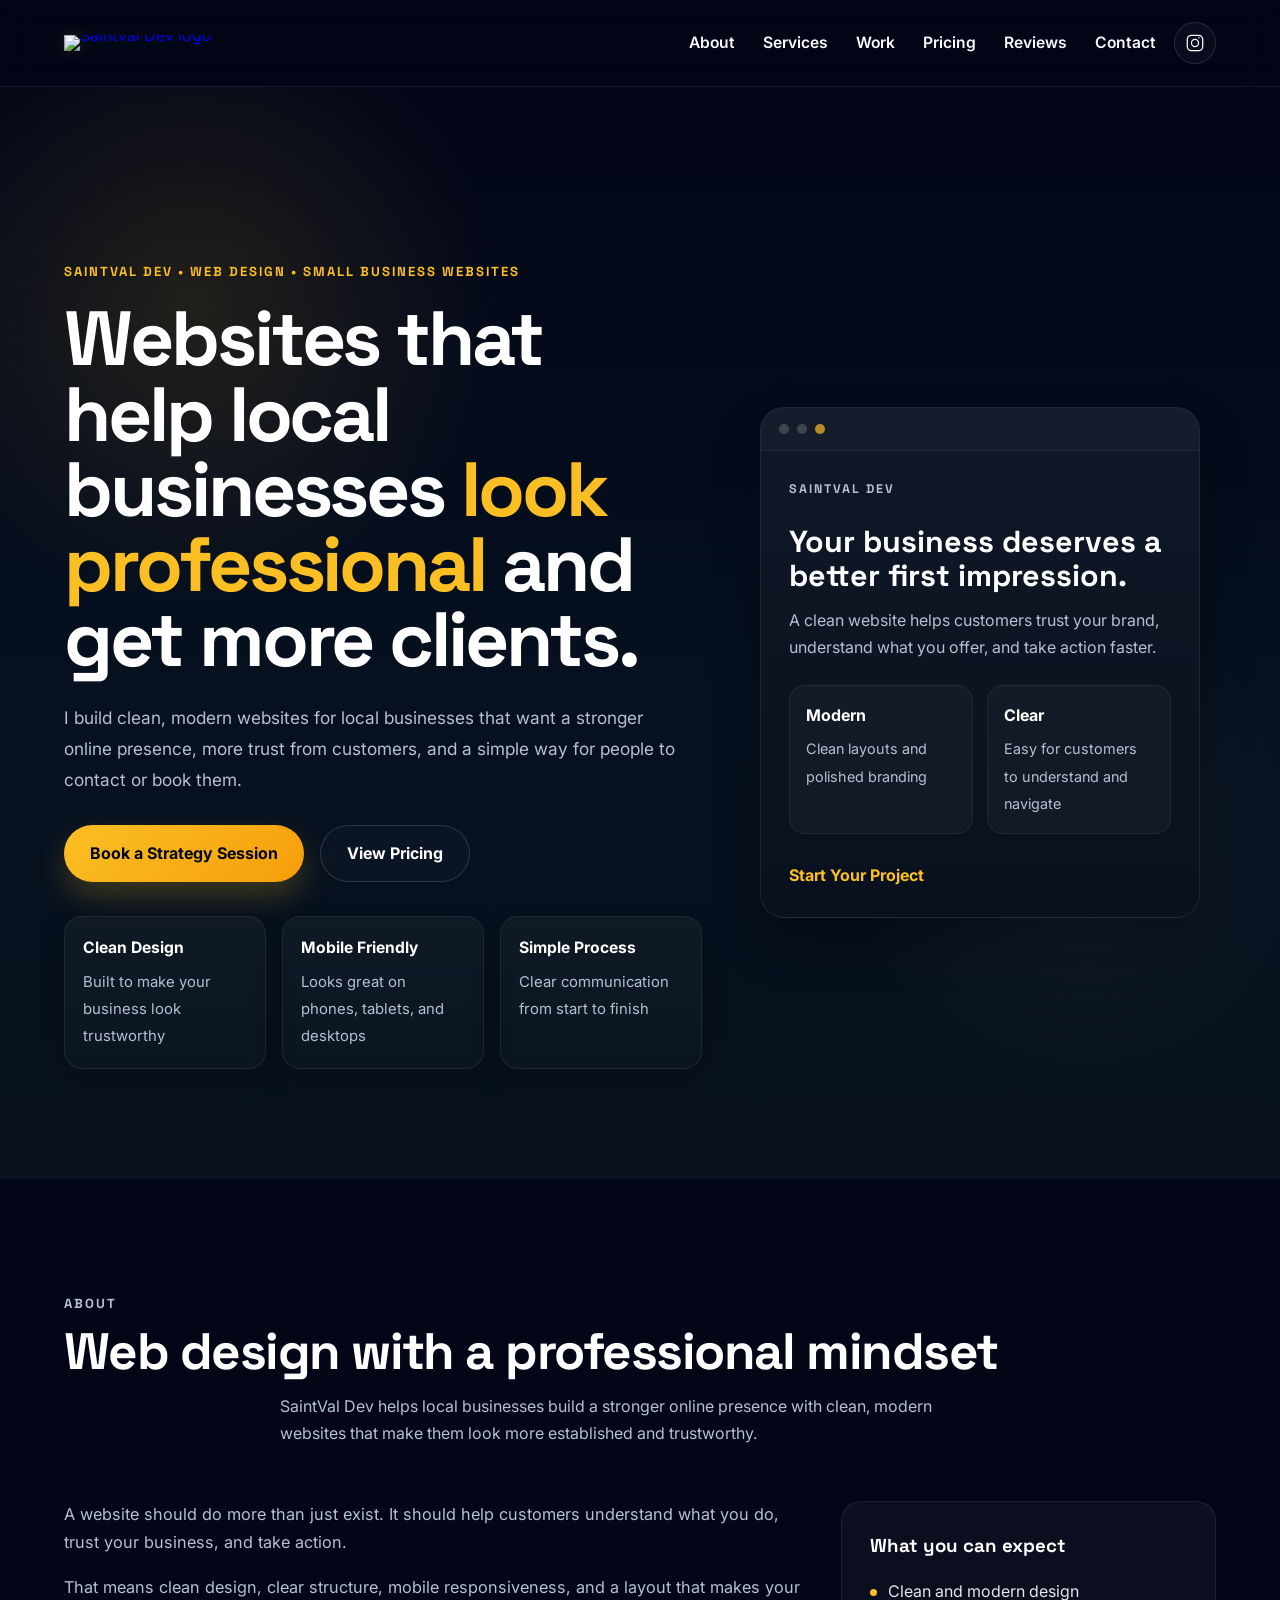
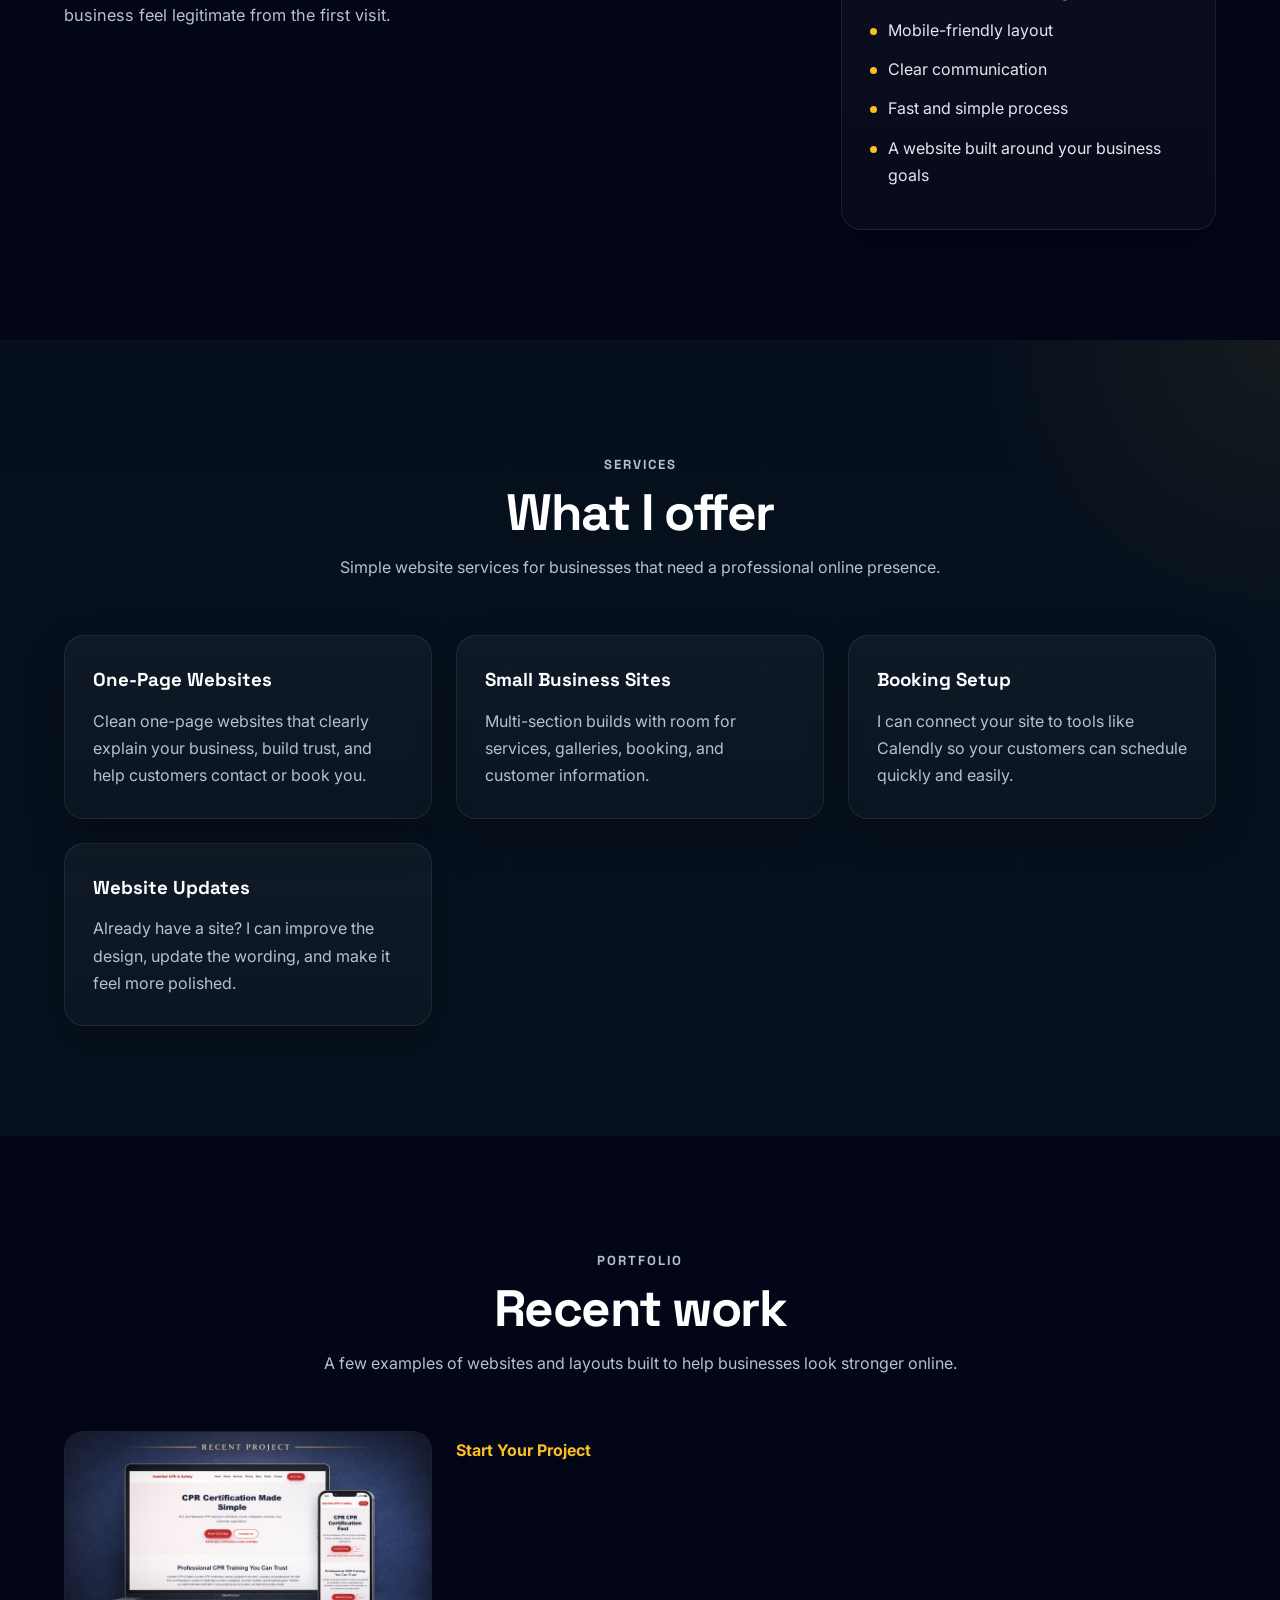
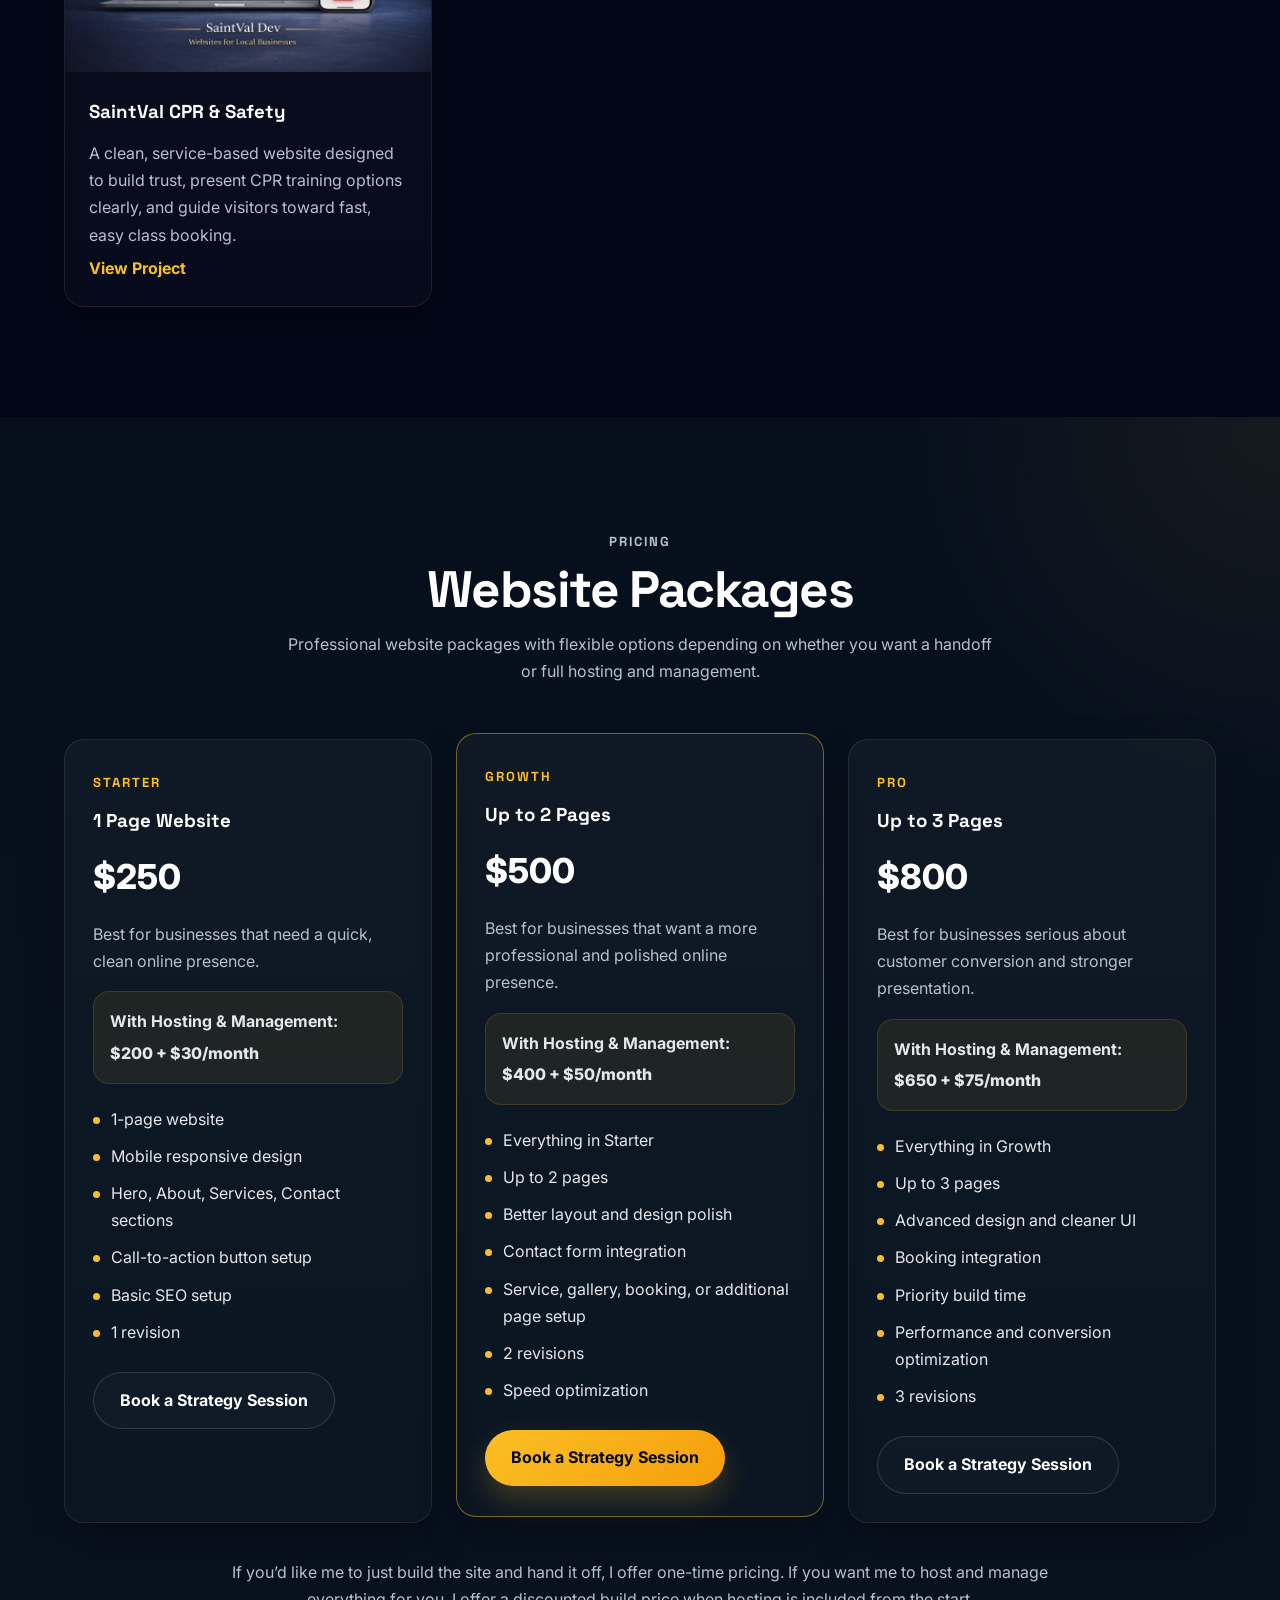
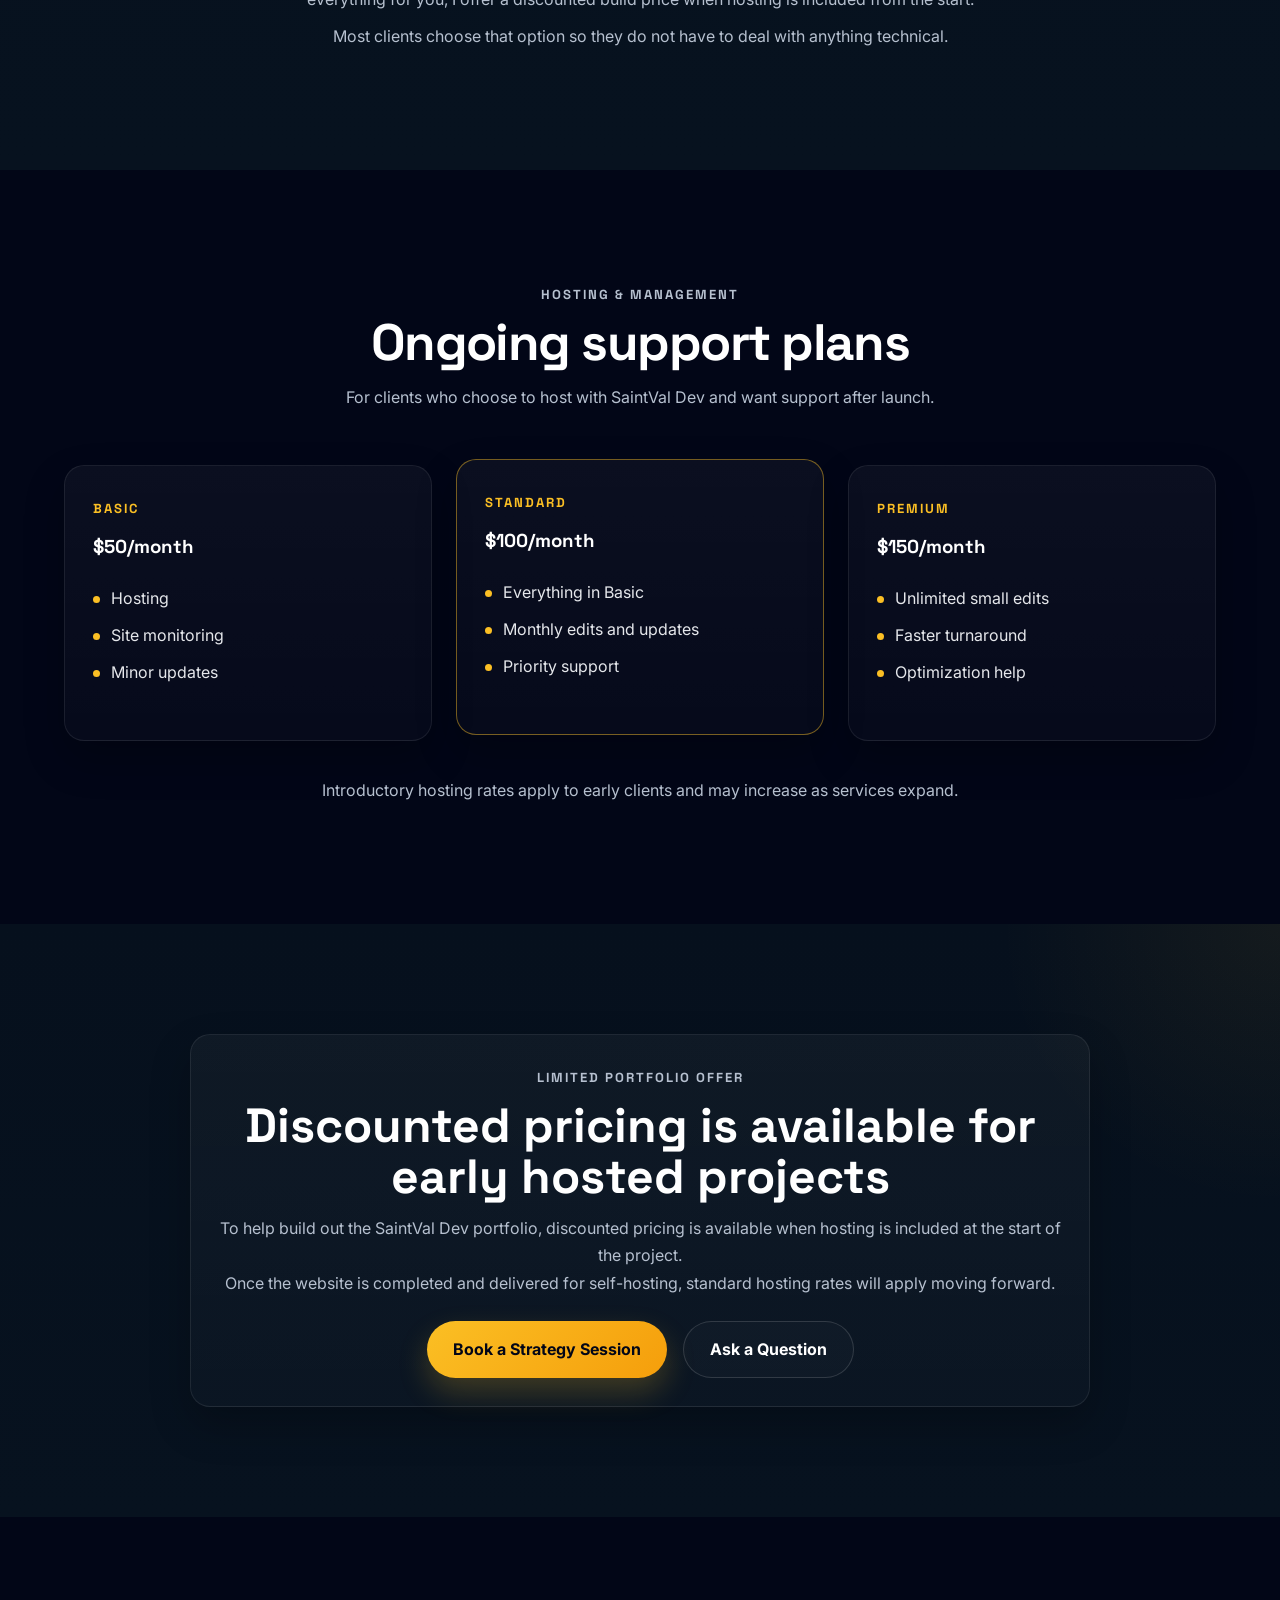
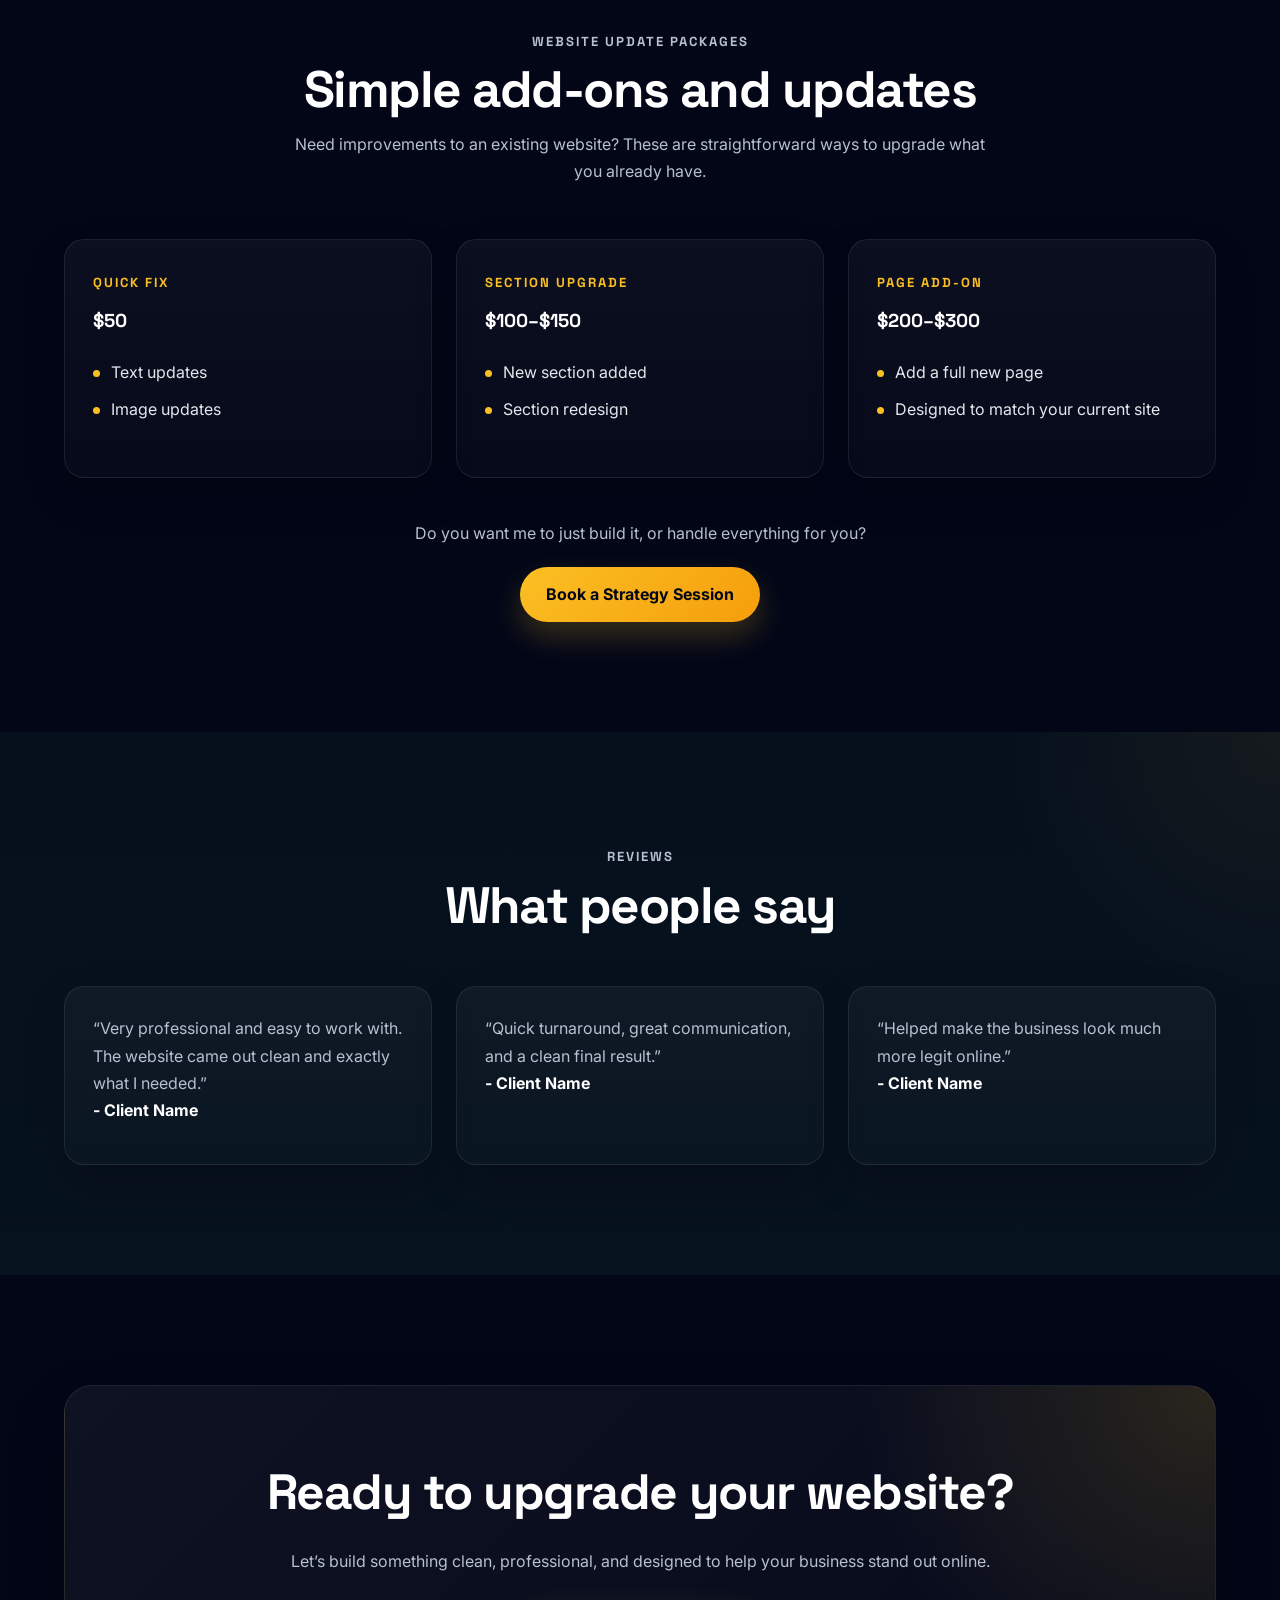
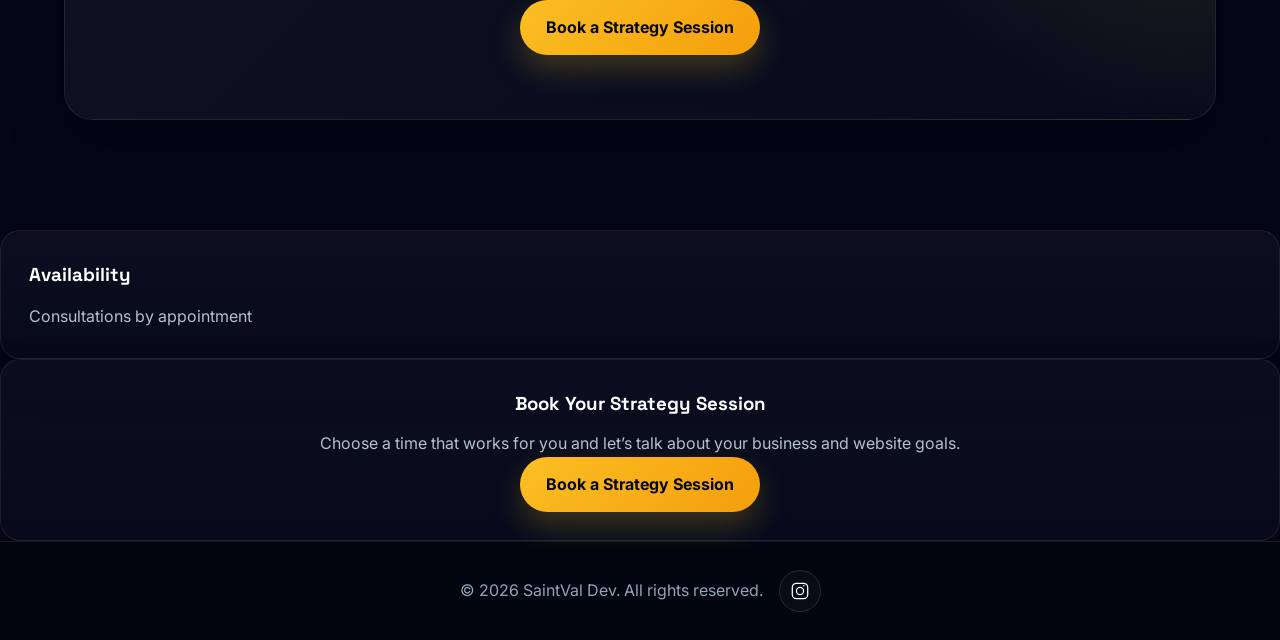
==== commit 98fb217b: "Updated homepage layout and added CPR project images" ====
--- a/index.html
+++ b/index.html
@@ -248,18 +248,19 @@
         <div class="card-grid">
           <article class="project-card">
             <div class="project-image">
-              <img src="images/projects/project-1.jpg" alt="SaintVal CPR & Safety website preview" />
+              <img src="images/Cpr.png" alt="SaintVal CPR & Safety website preview" />
             </div>
             <div class="project-content">
               <h3>SaintVal CPR &amp; Safety</h3>
               <p>
-                A clean service-based website focused on trust, clear information, and easy booking.
+               A clean, service-based website designed to build trust, present CPR training options clearly,
+      and guide visitors toward fast, easy class booking.
               </p>
               <a href="#" class="text-link">View Project</a>
             </div>
           </article>
 
-          <article class="project-card">
+          <!-- <article class="project-card">
             <div class="project-image">
               <img src="images/projects/project-2.jpg" alt="Timeless Vow website preview" />
             </div>
@@ -280,7 +281,7 @@
               <h3>Your Next Project</h3>
               <p>
                 This could be your business website, designed to look modern, clear, and easy to use.
-              </p>
+              </p> -->
               <a
                 href="https://calendly.com/bookings-saintvalmulti/saintval-dev-strategy-session"
                 class="text-link"
@@ -609,7 +610,7 @@
     </section>
 
     <!-- CONTACT -->
-    <section id="contact" class="section">
+    <!-- <section id="contact" class="section">
       <div class="container">
         <div class="section-heading center">
           <p class="section-label">CONTACT</p>
@@ -633,7 +634,7 @@
           <div class="contact-card">
             <h3>Instagram</h3>
             <p>@saintvaldev</p>
-          </div>
+          </div> -->
 
           <div class="contact-card">
             <h3>Availability</h3>
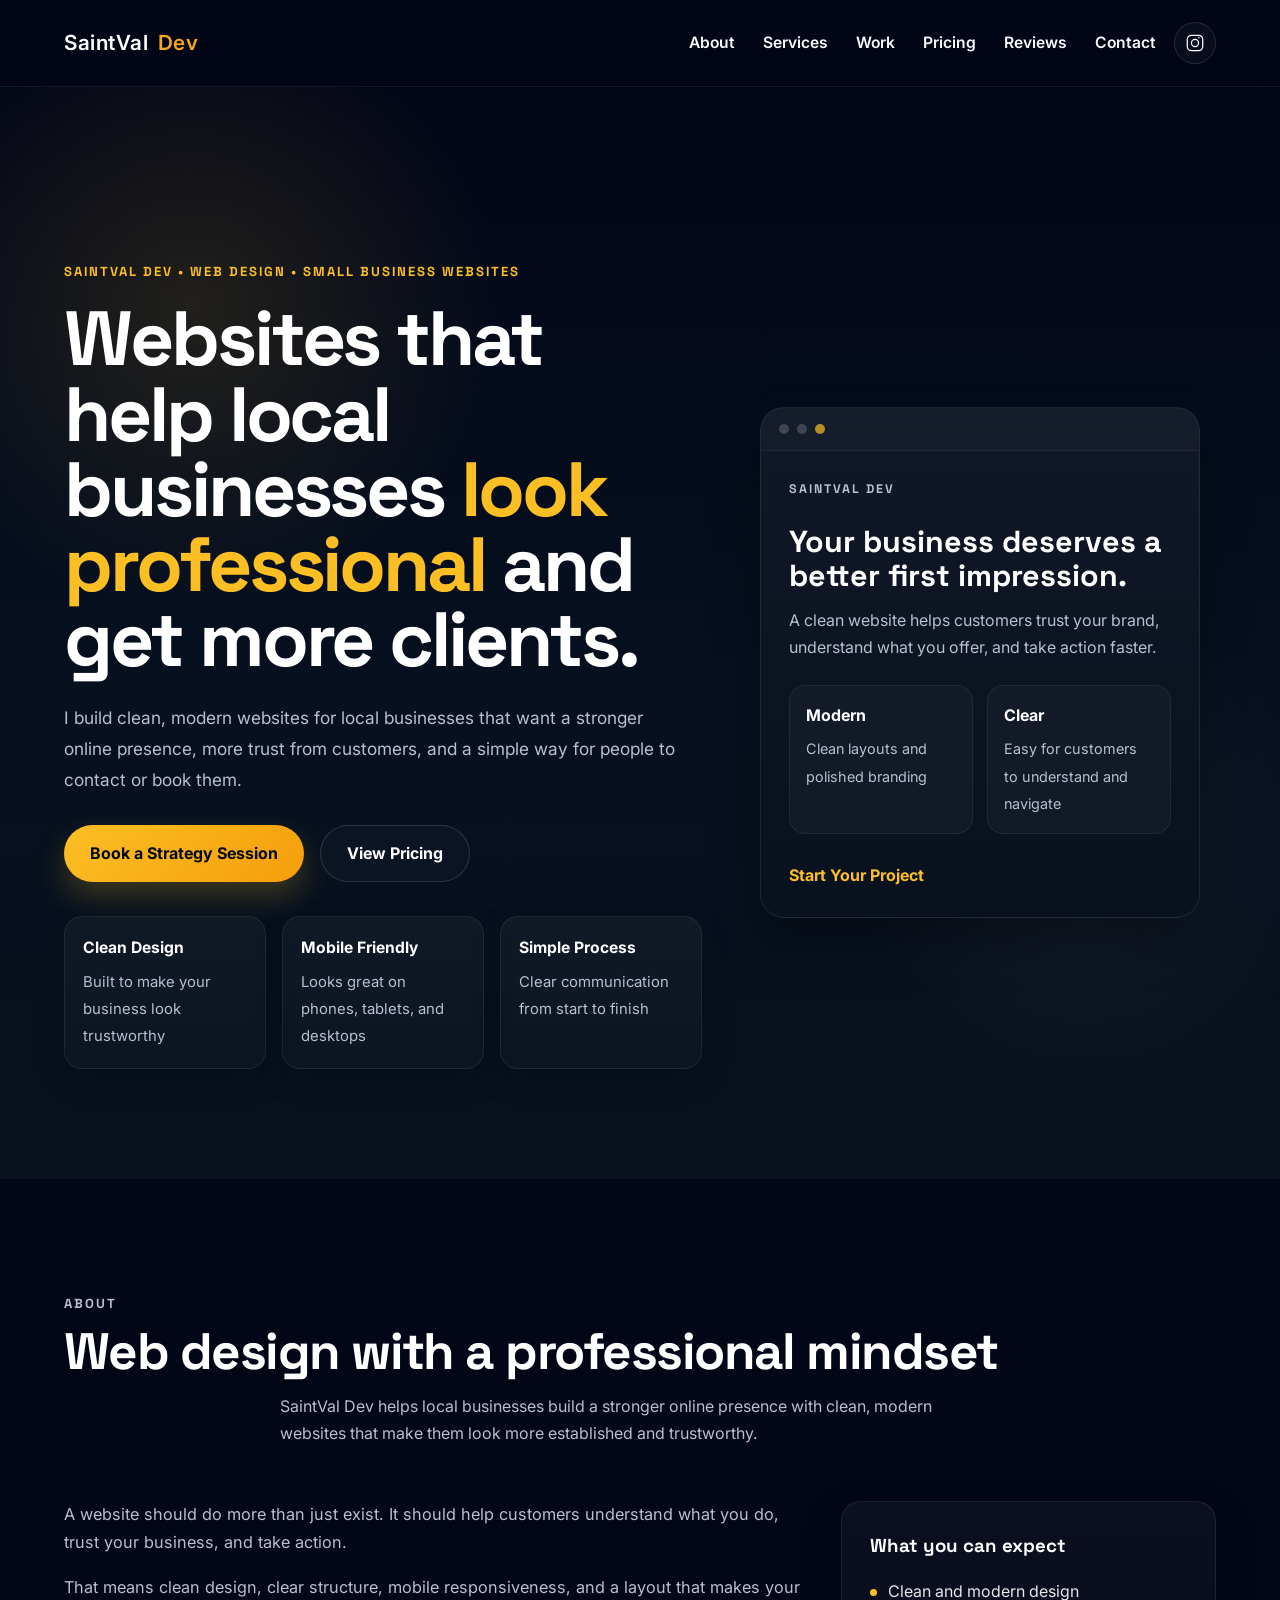
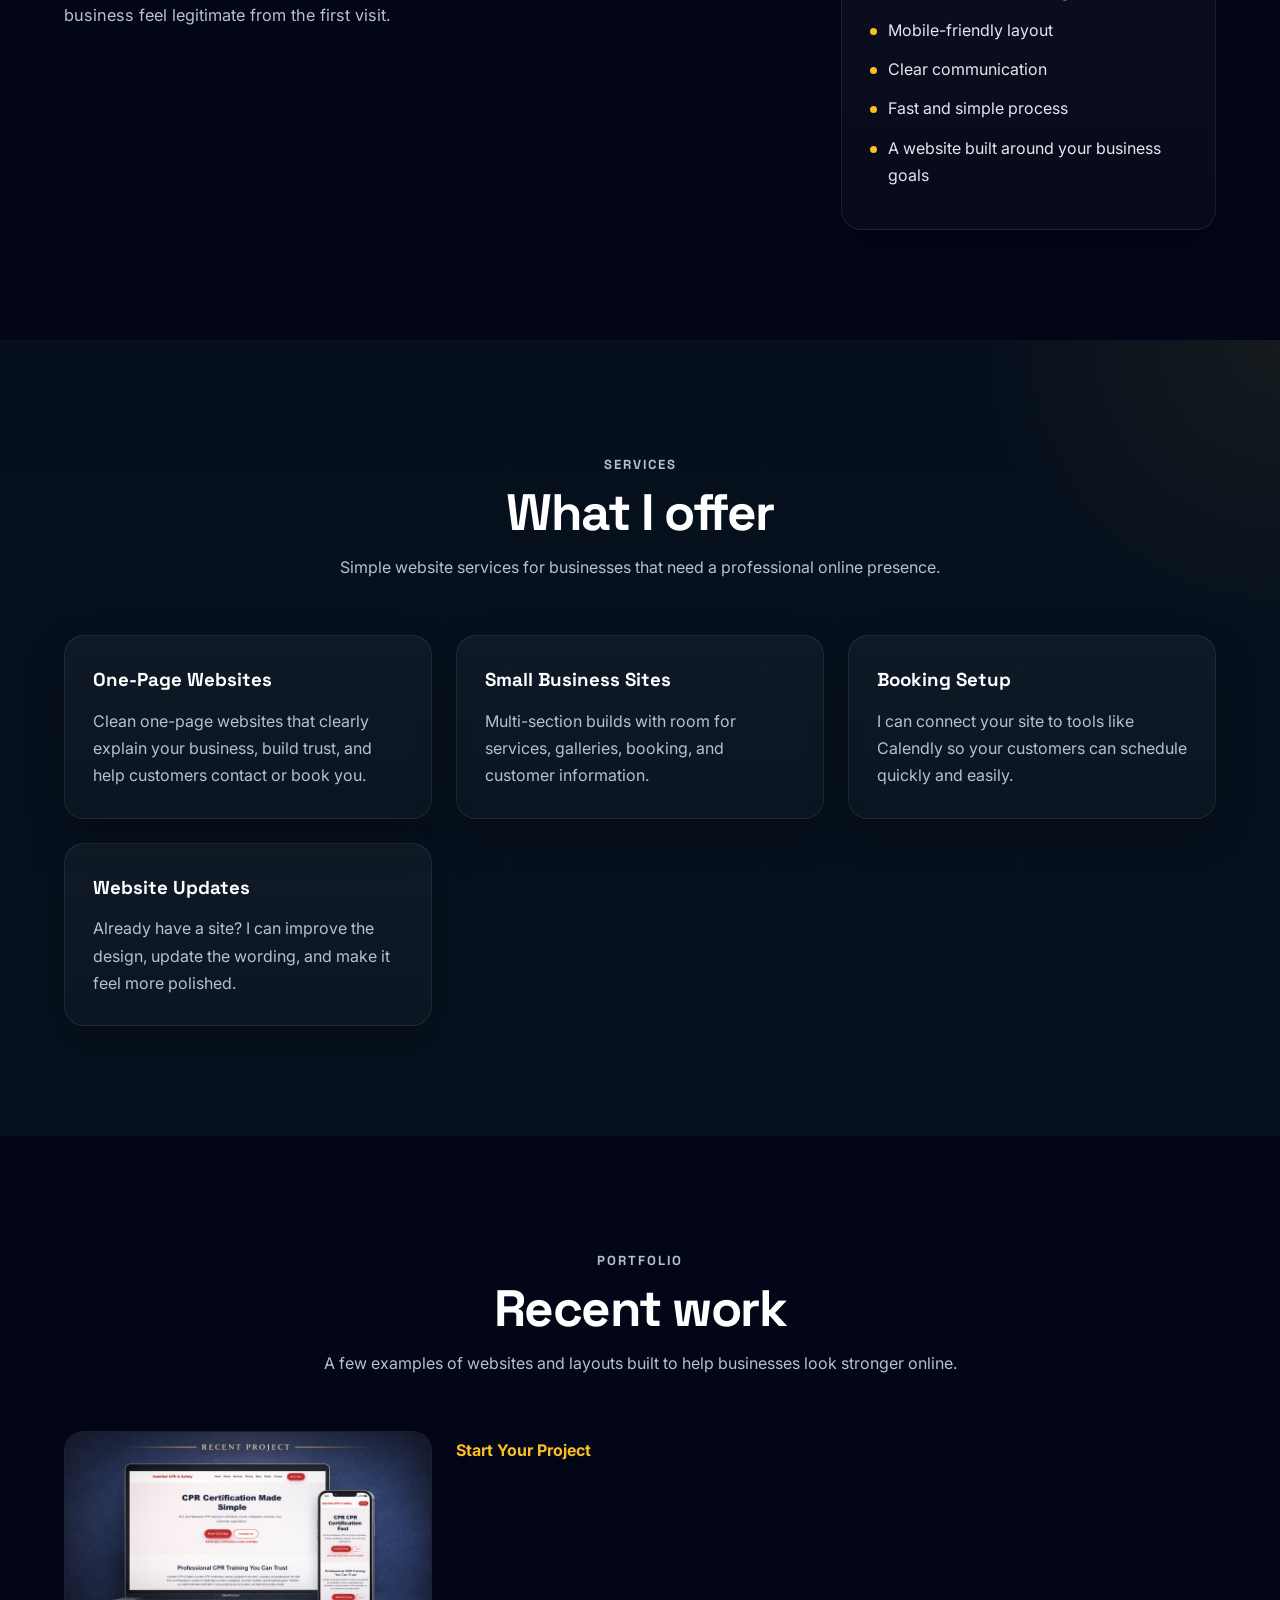
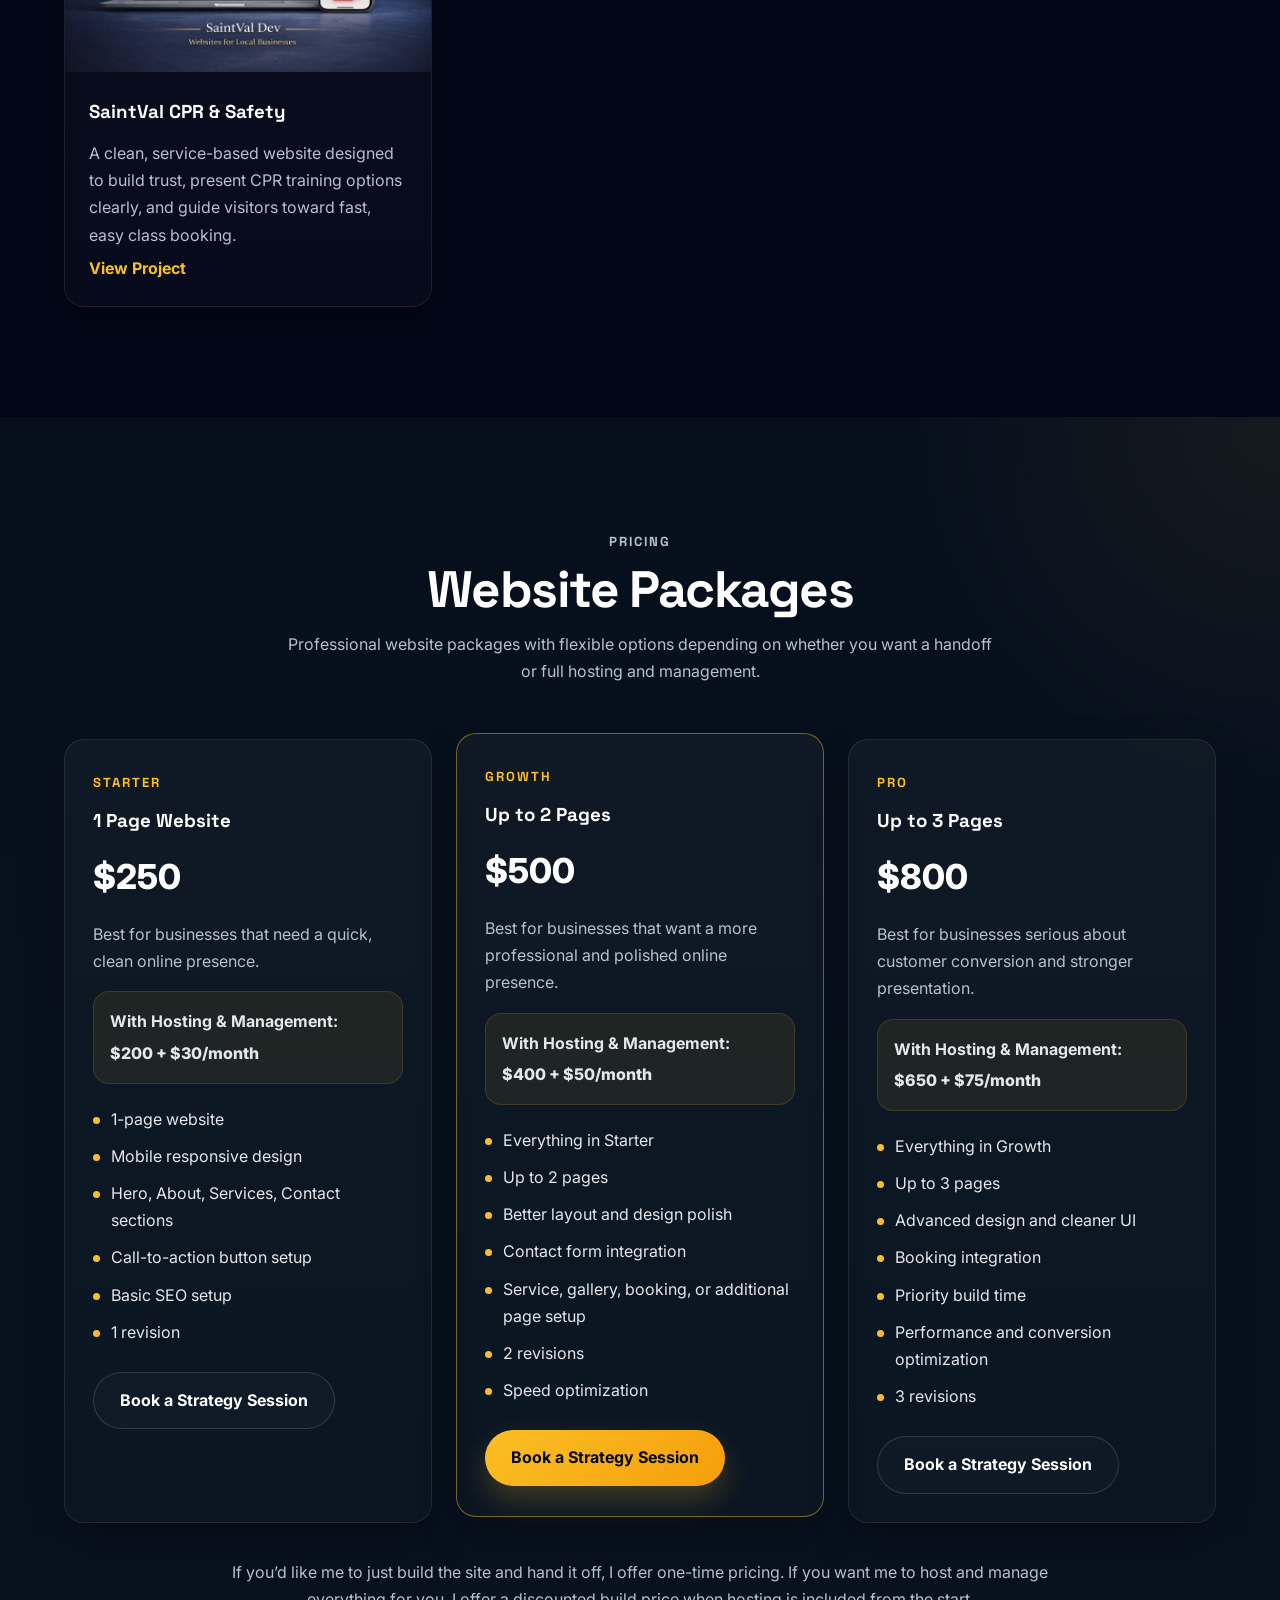
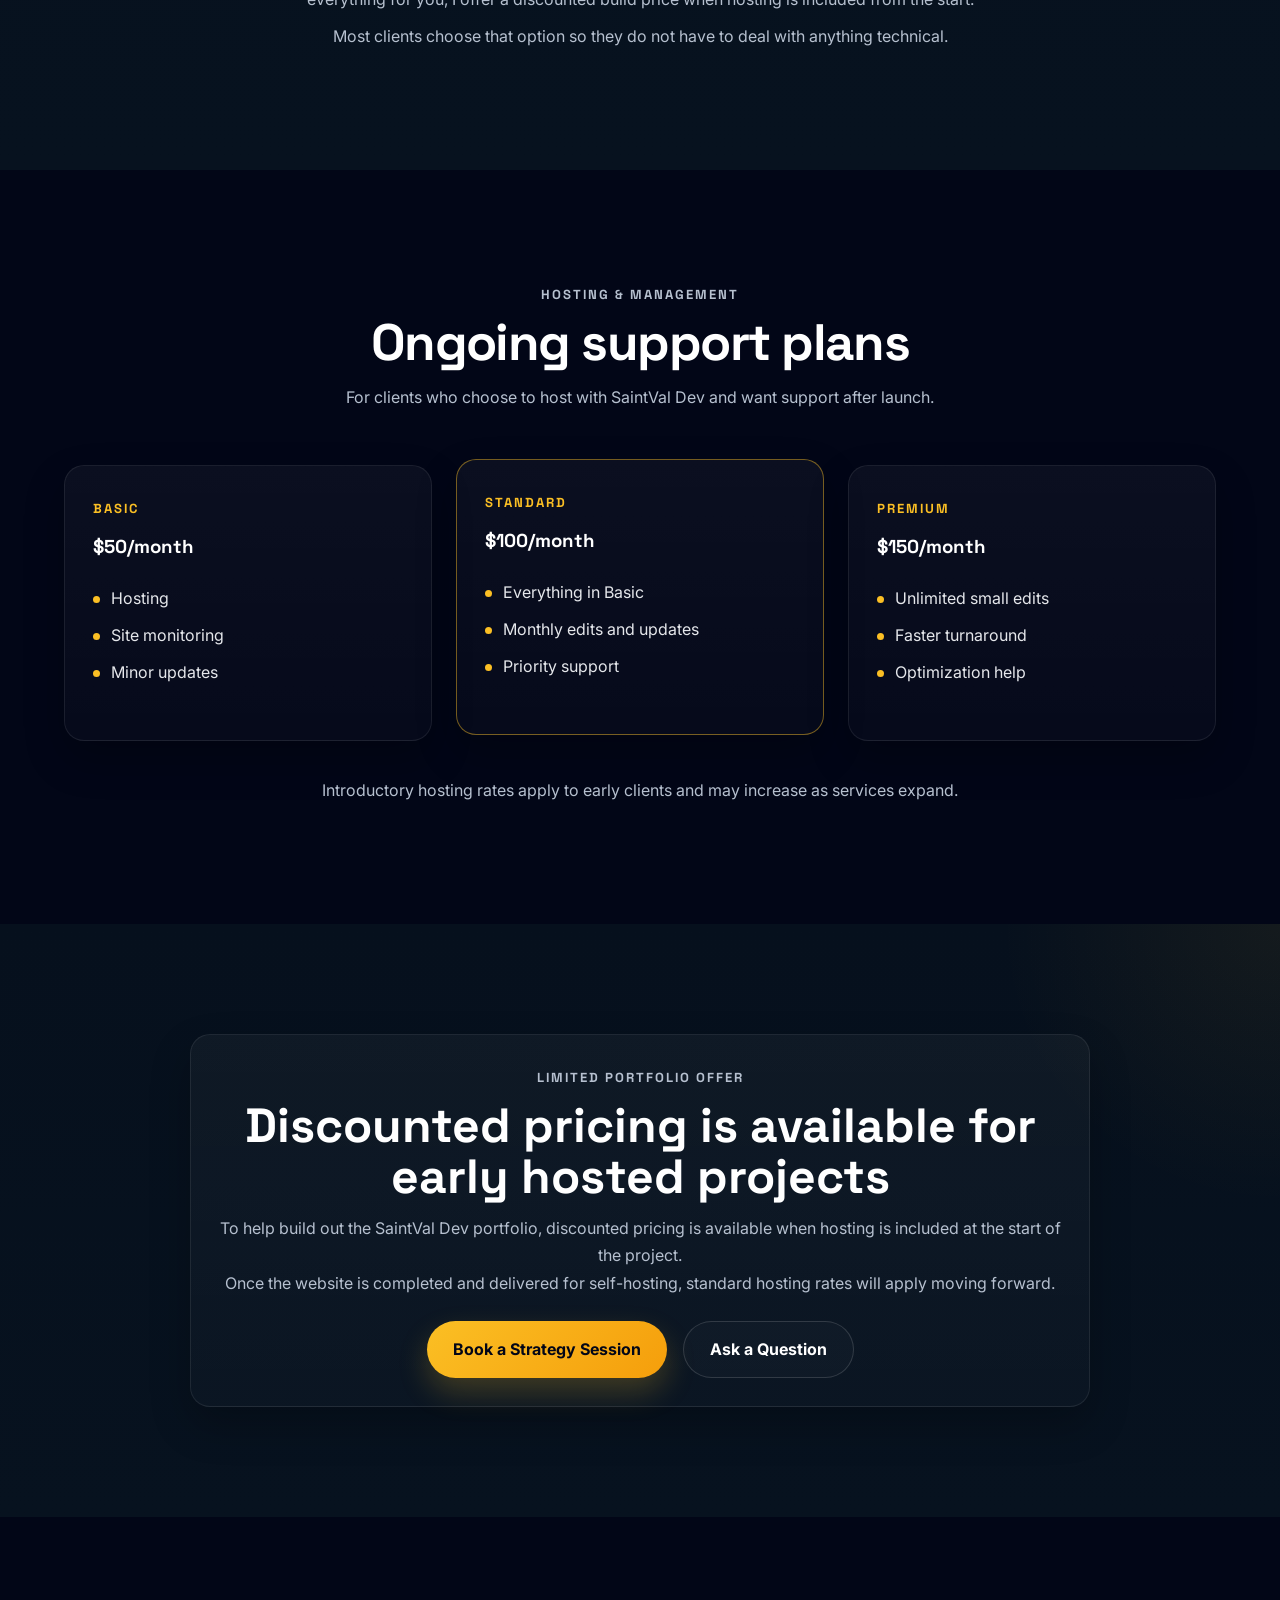
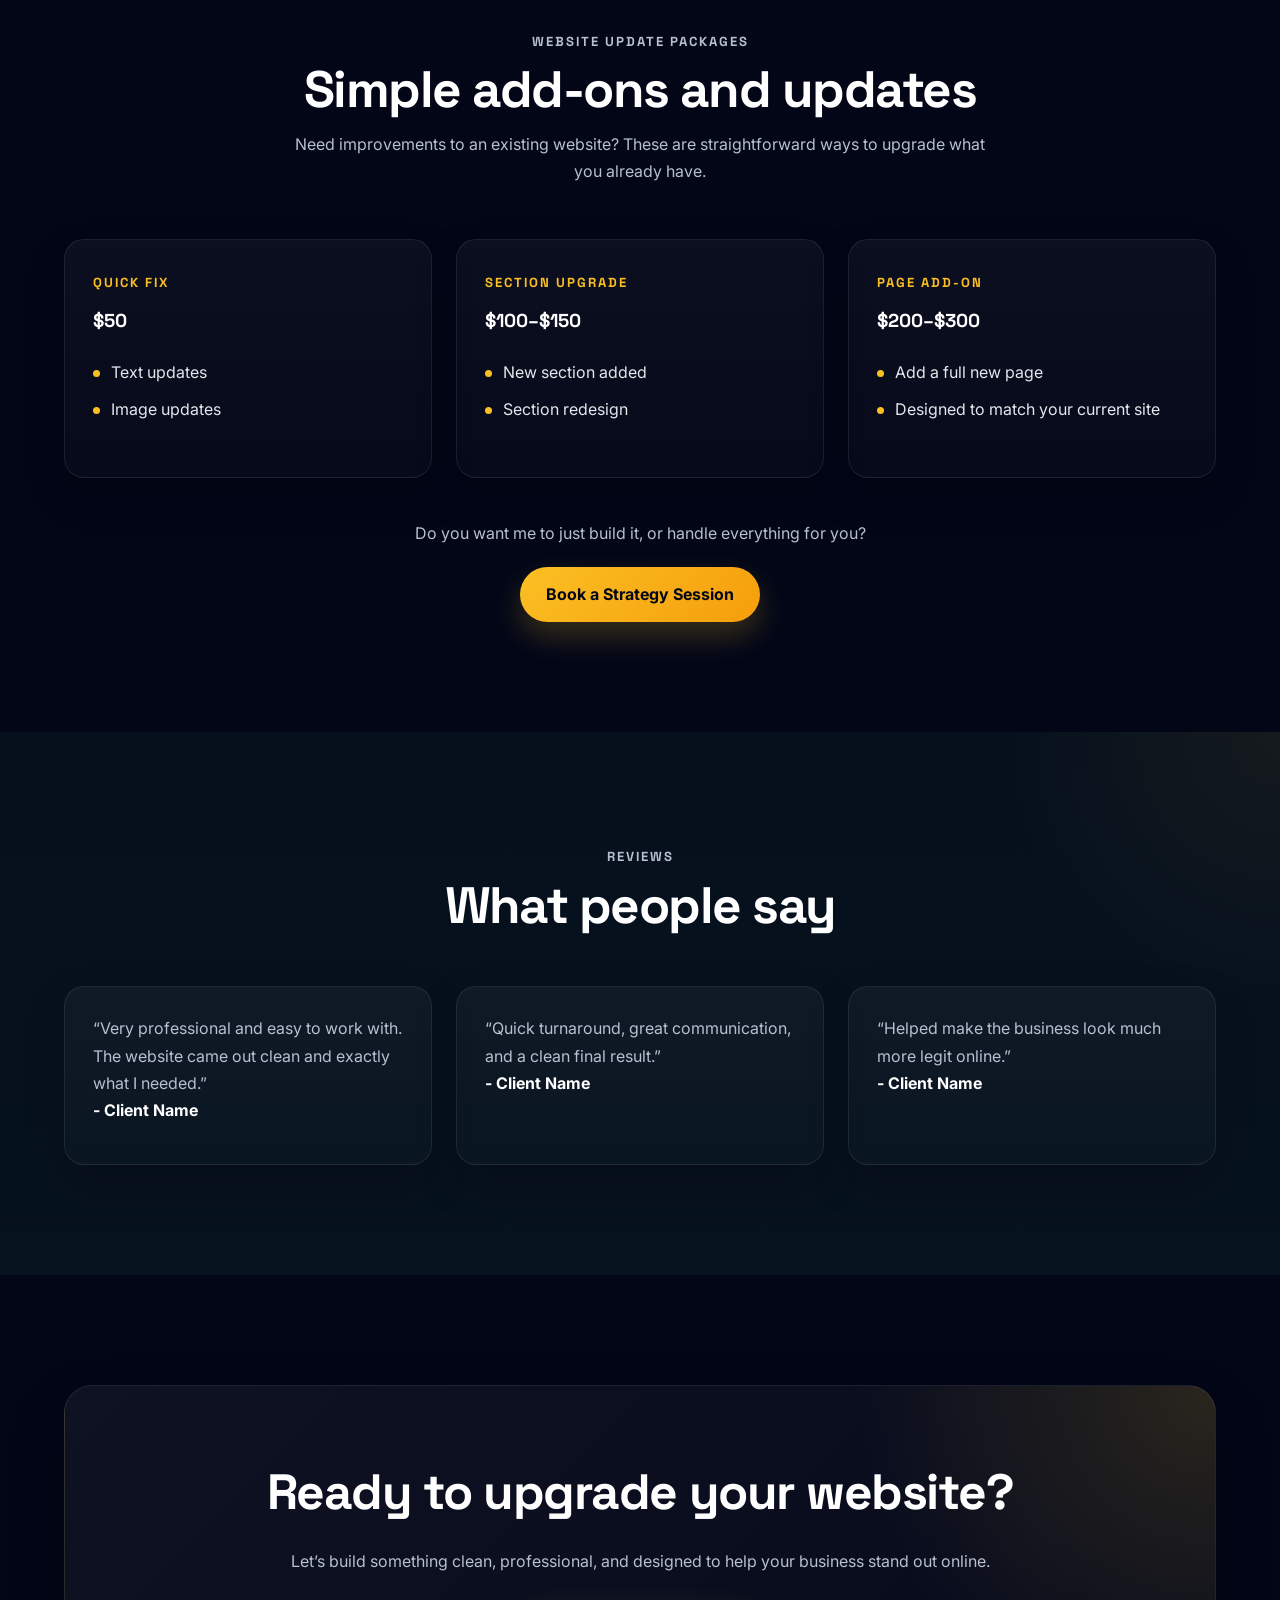
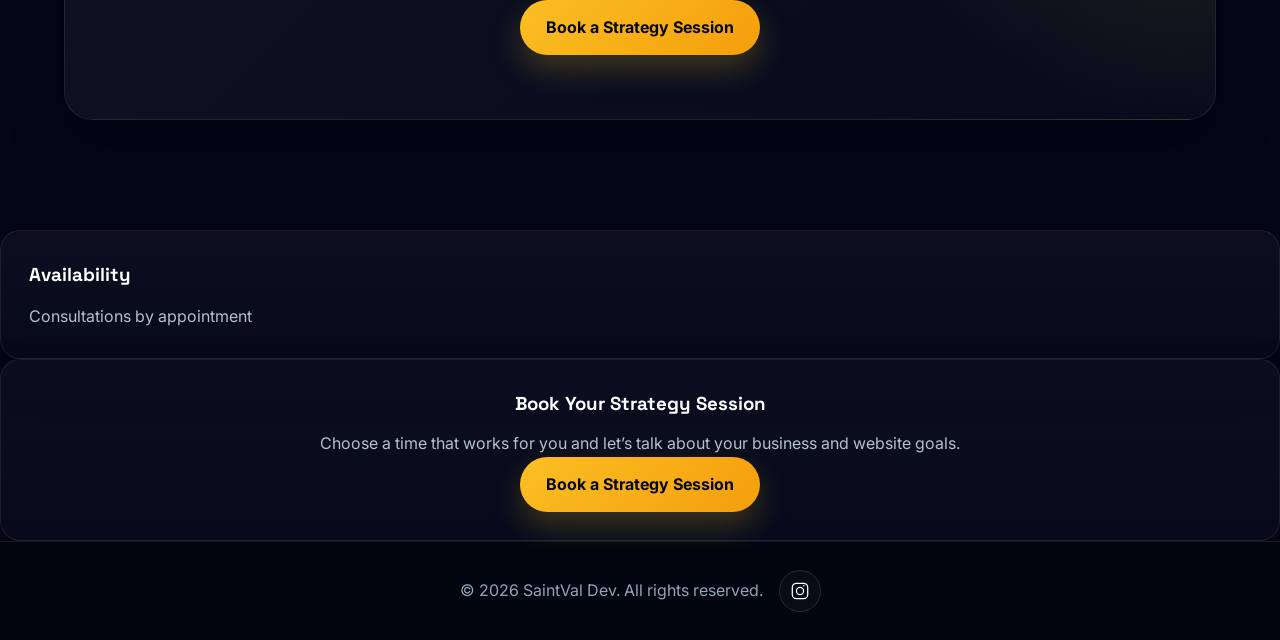
==== commit dee10432: "Updated homepage logo and css" ====
--- a/index.html
+++ b/index.html
@@ -22,9 +22,12 @@
   <!-- HEADER -->
   <header class="site-header">
     <div class="container nav">
-      <a href="#home" class="logo">
-        <img src="images/logo/Logo-site.png" alt="SaintVal Dev logo" />
-      </a>
+    <div class="logo">
+  <a href="#">
+    <span class="logo-main">SaintVal</span>
+    <span class="logo-accent">Dev</span>
+  </a>
+</div>
 
       <button class="menu-toggle" aria-label="Open navigation" aria-expanded="false">
         <span></span>
--- a/styles.css
+++ b/styles.css
@@ -136,24 +136,20 @@
 .site-header.scrolled .nav {
   min-height: 72px;
 }
-
-.logo {
-  display: inline-flex;
-  align-items: center;
-  flex-shrink: 0;
-  line-height: 0;
-}
-
-.logo img {
-  width: 190px;
-  height: auto;
-  object-fit: contain;
-  filter: drop-shadow(0 0 8px rgba(251, 191, 36, 0.16));
-  transition: width 0.3s ease;
-}
-
-.site-header.scrolled .logo img {
-  width: 172px;
+.logo a {
+  text-decoration: none;
+  font-size: 1.3rem;
+  font-weight: 600;
+  letter-spacing: 0.5px;
+}
+
+.logo-main {
+  color: #ffffff;
+}
+
+.logo-accent {
+  color: #f5a623; /* your gold accent */
+  margin-left: 4px;
 }
 
 .site-nav {
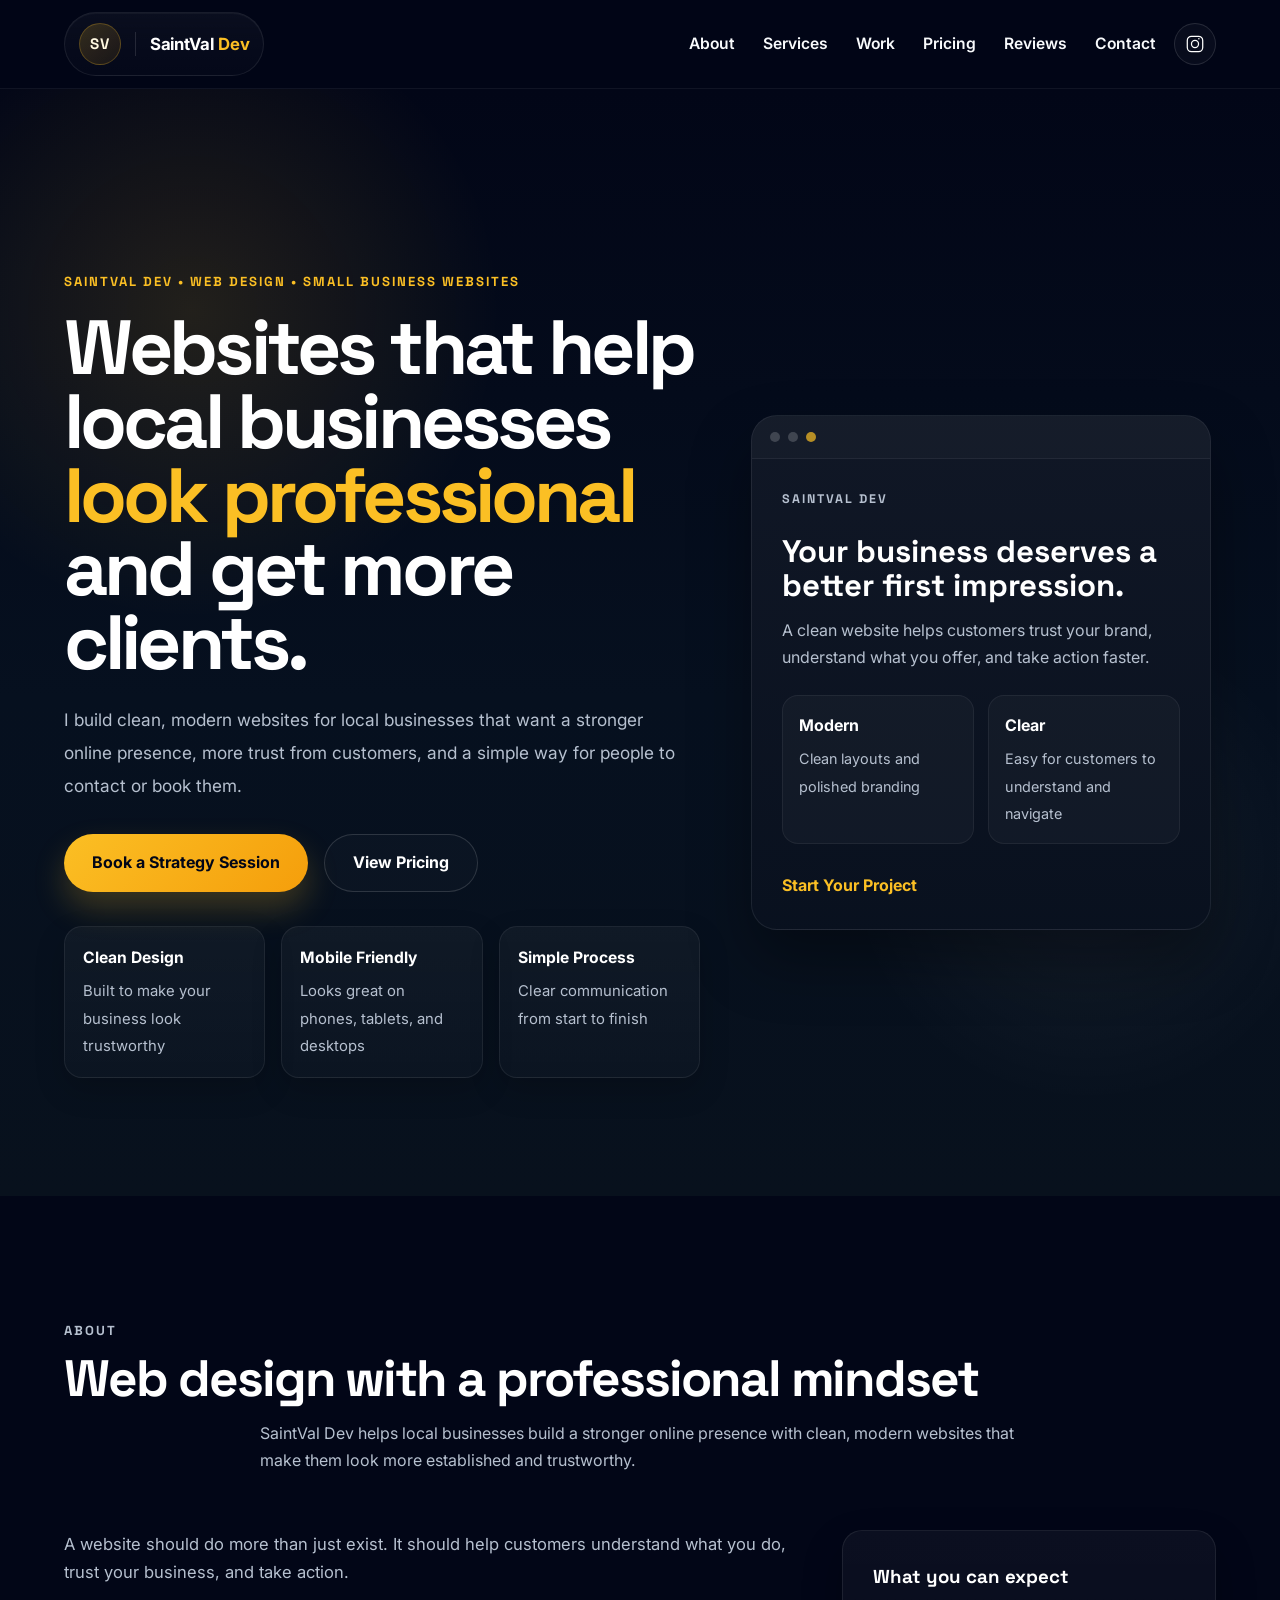
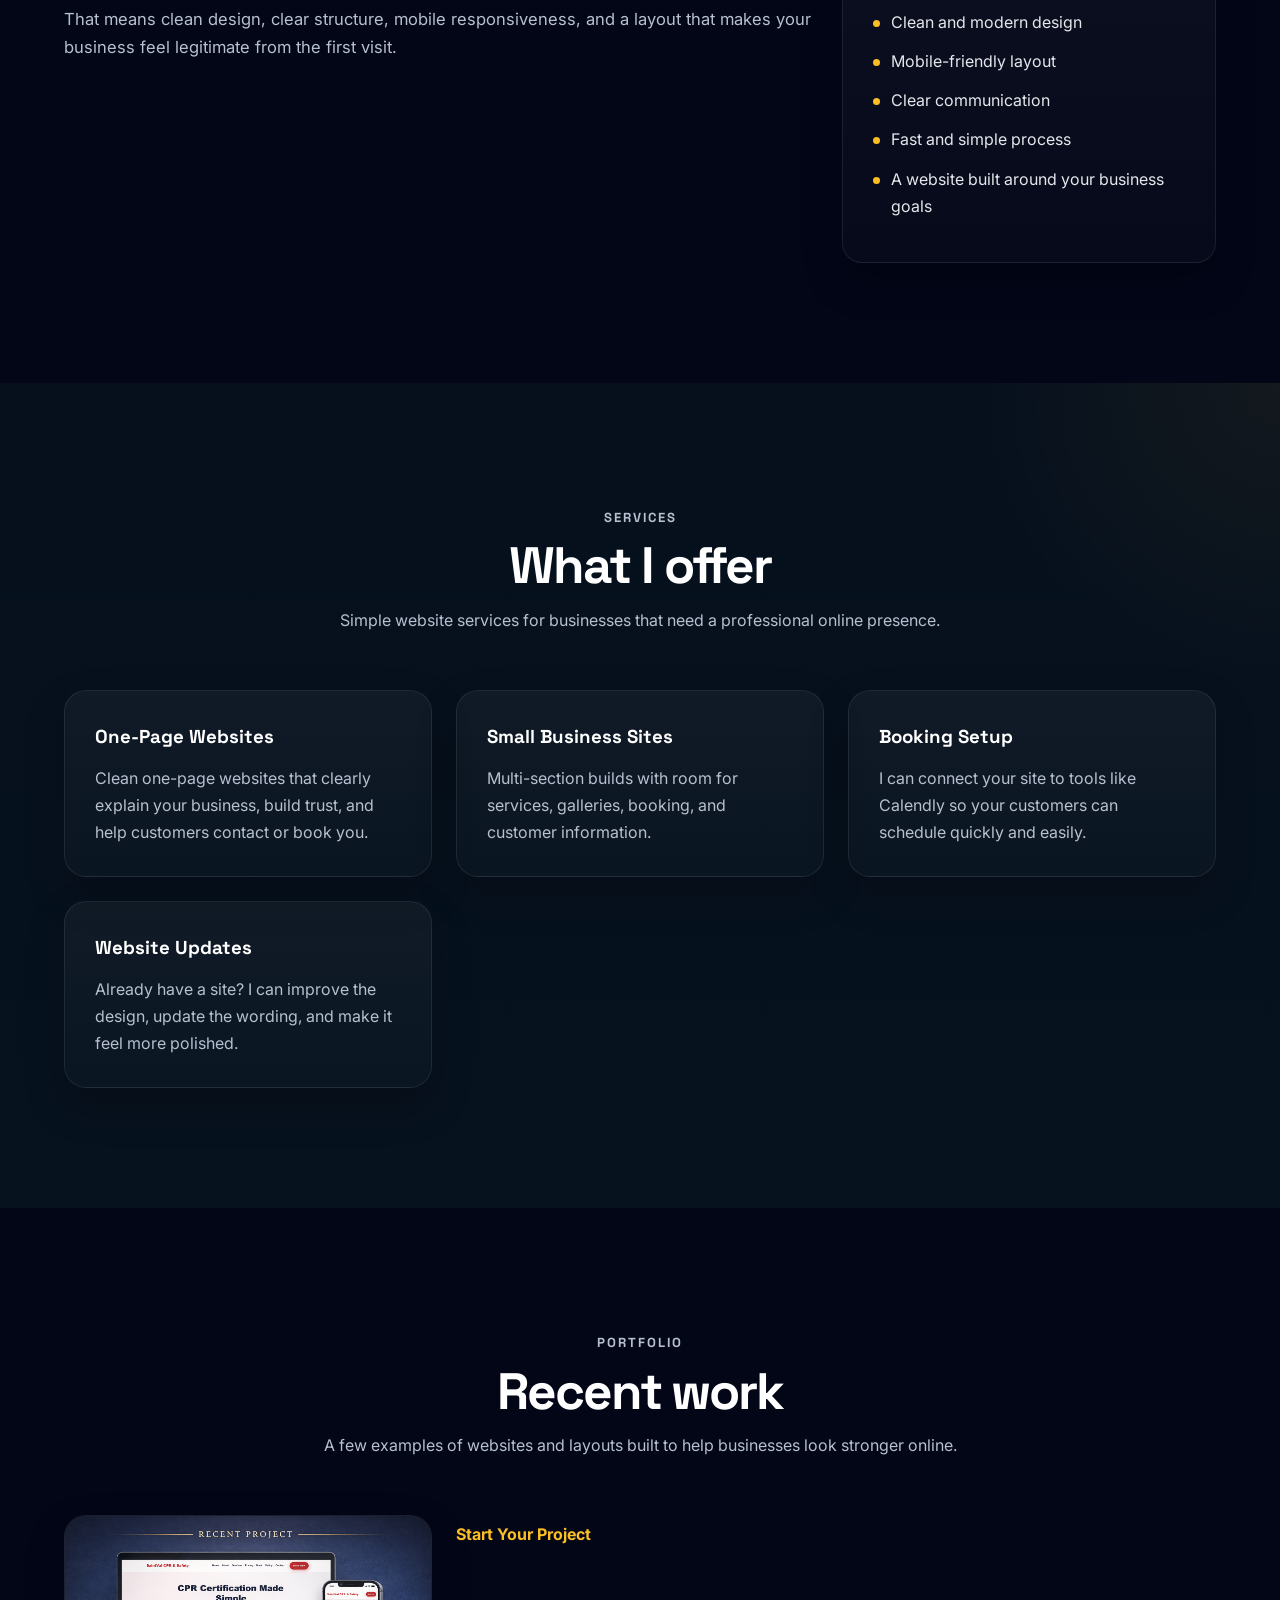
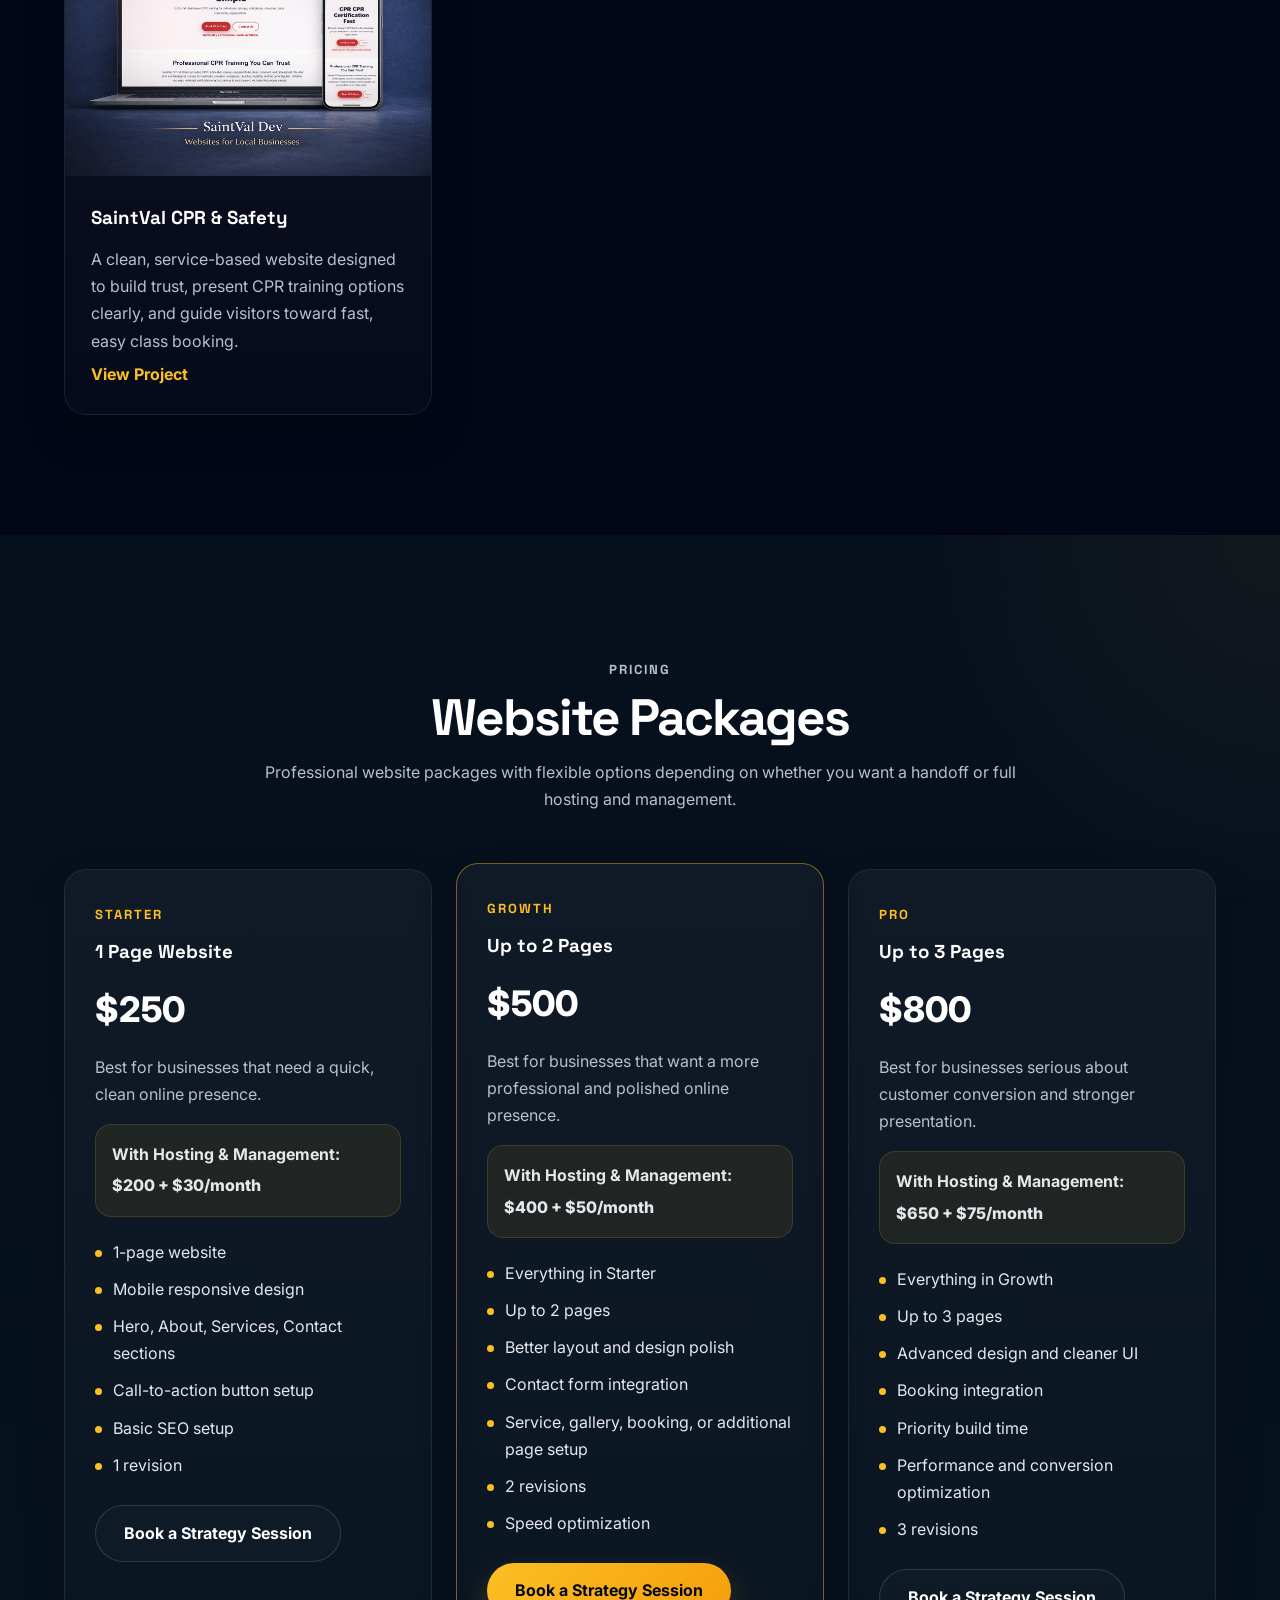
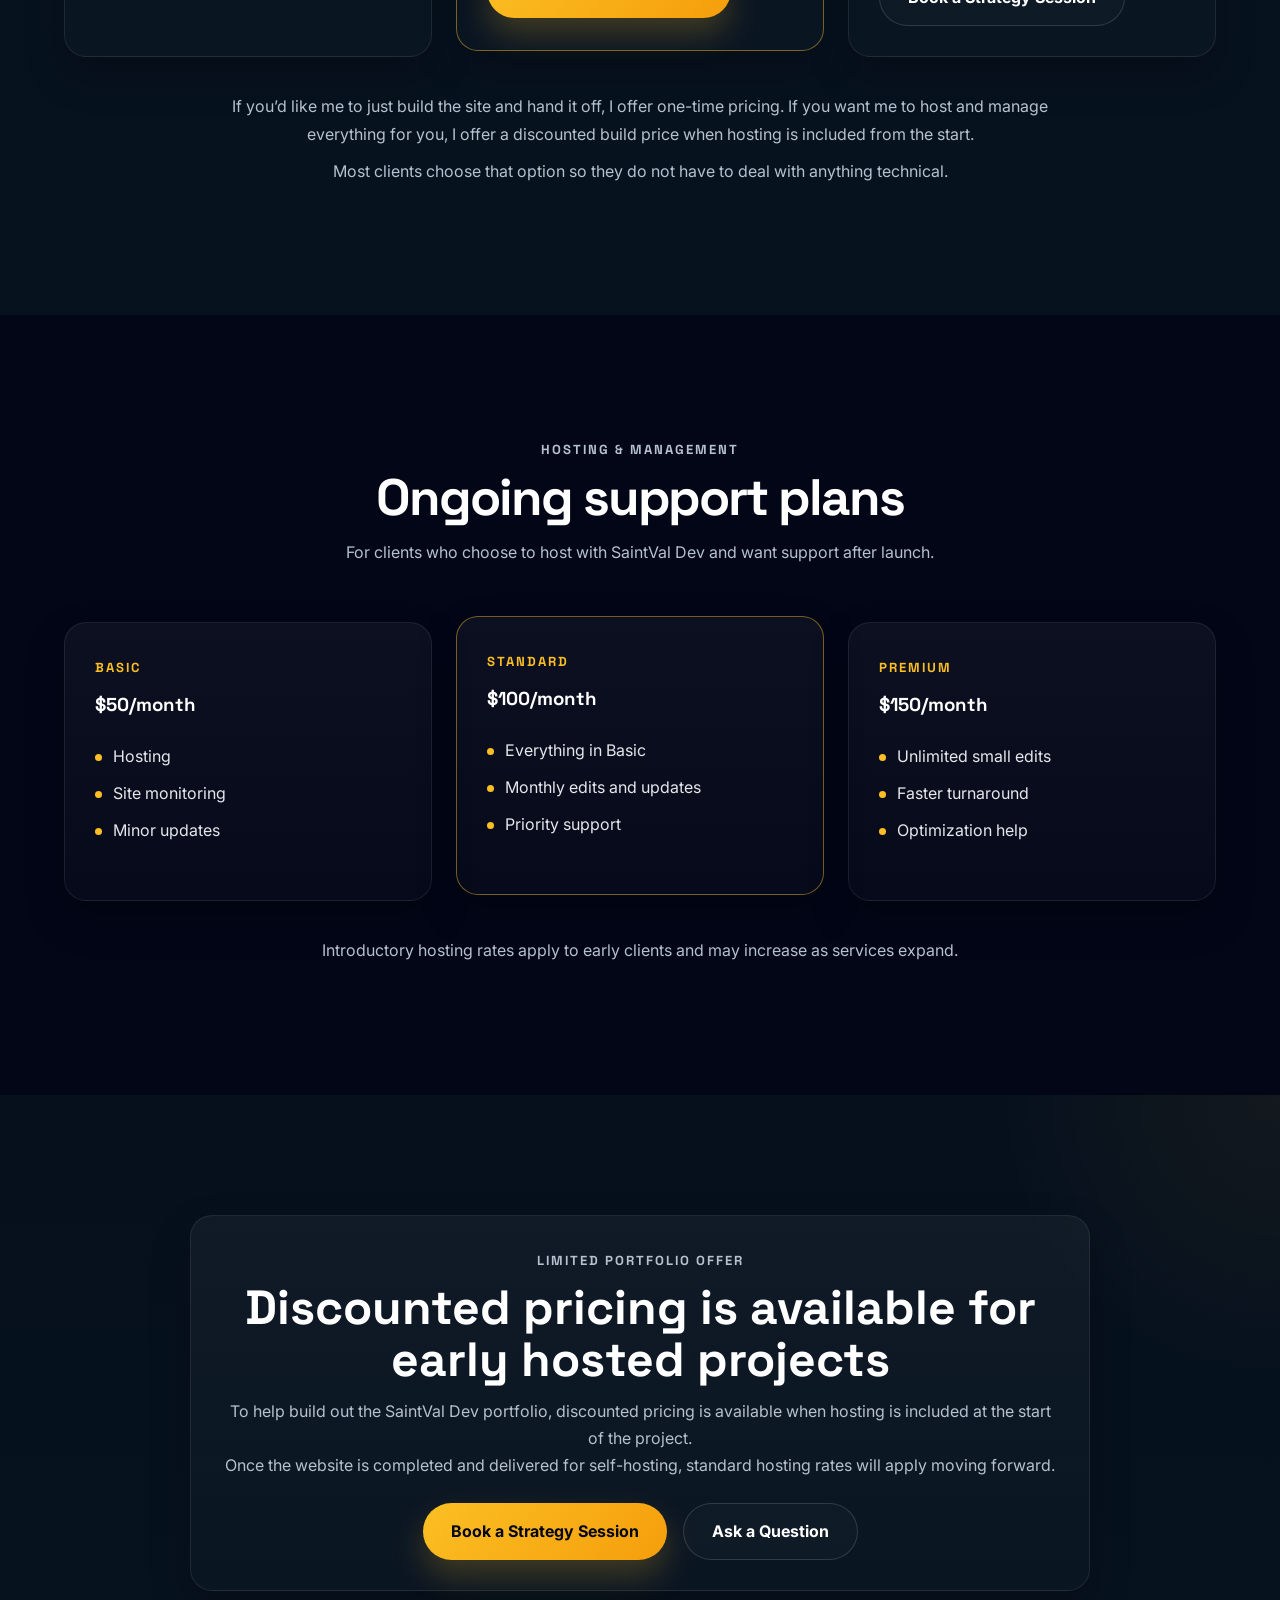
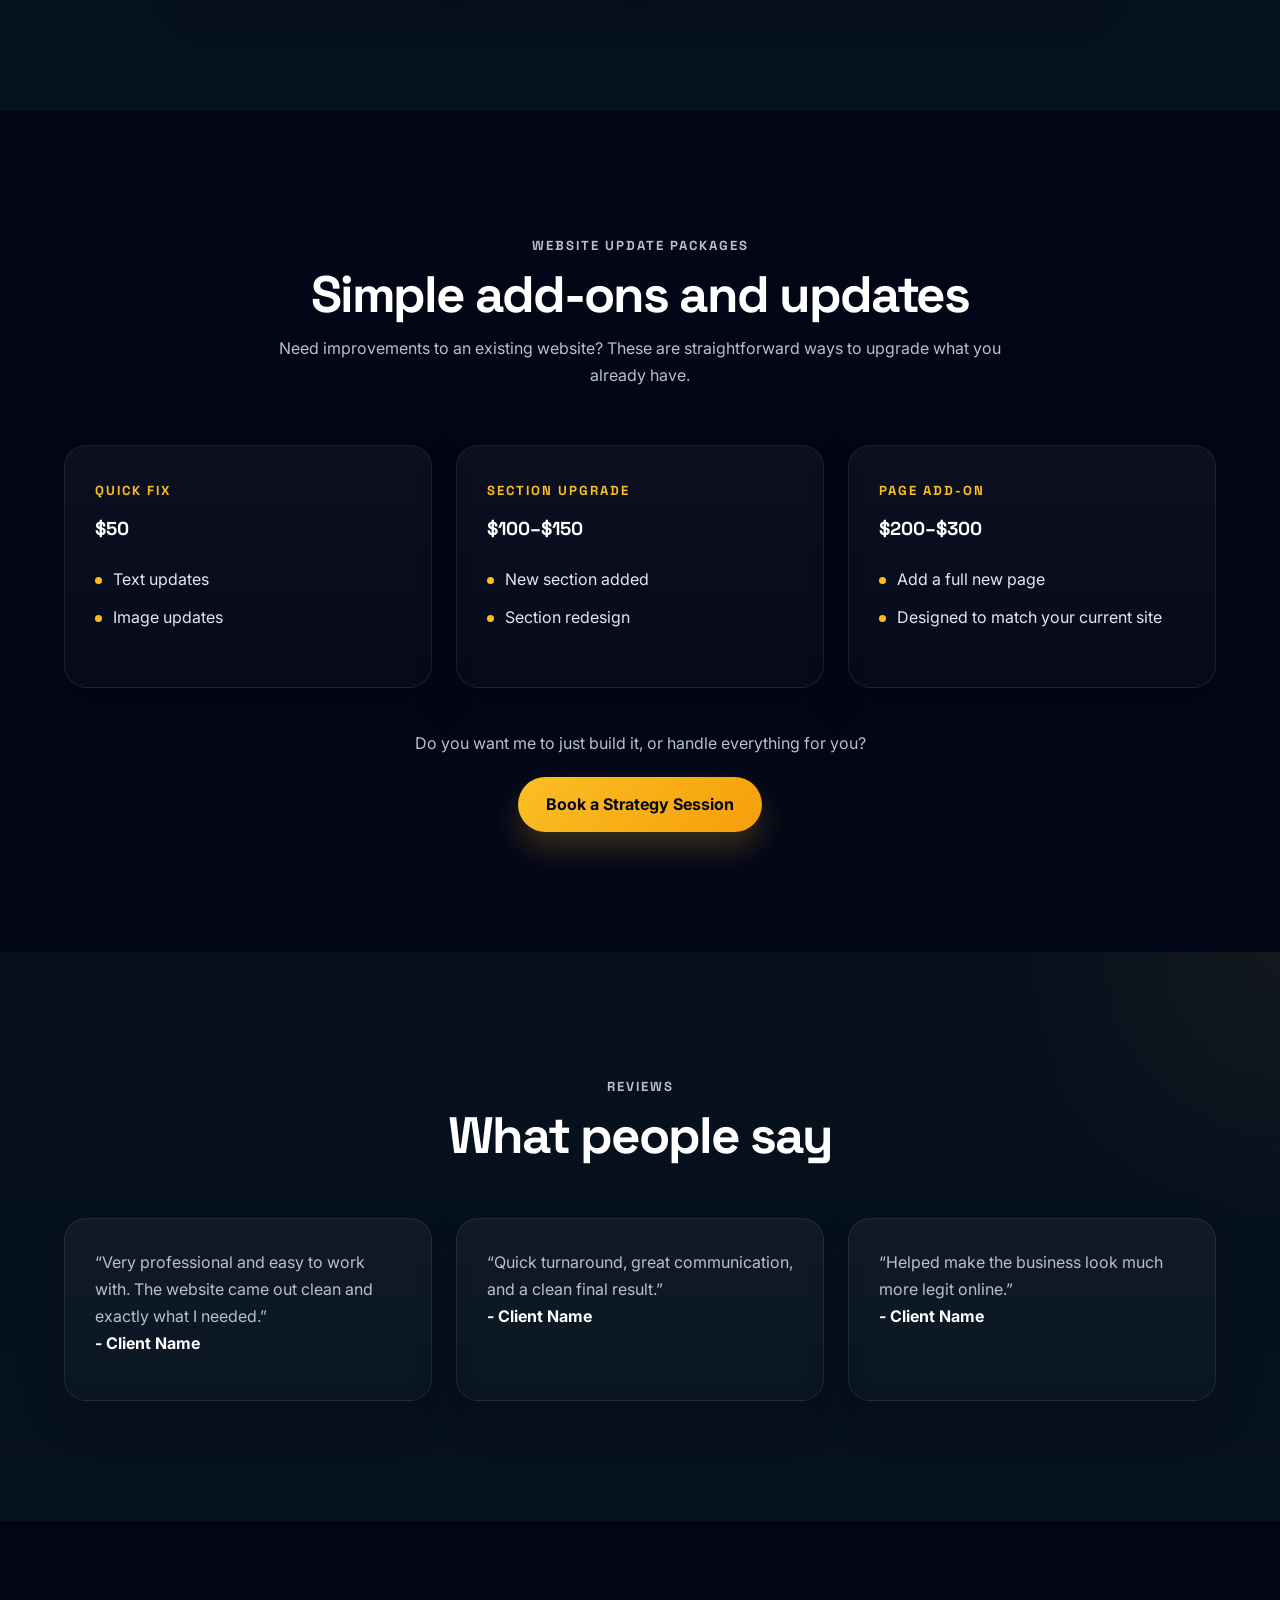
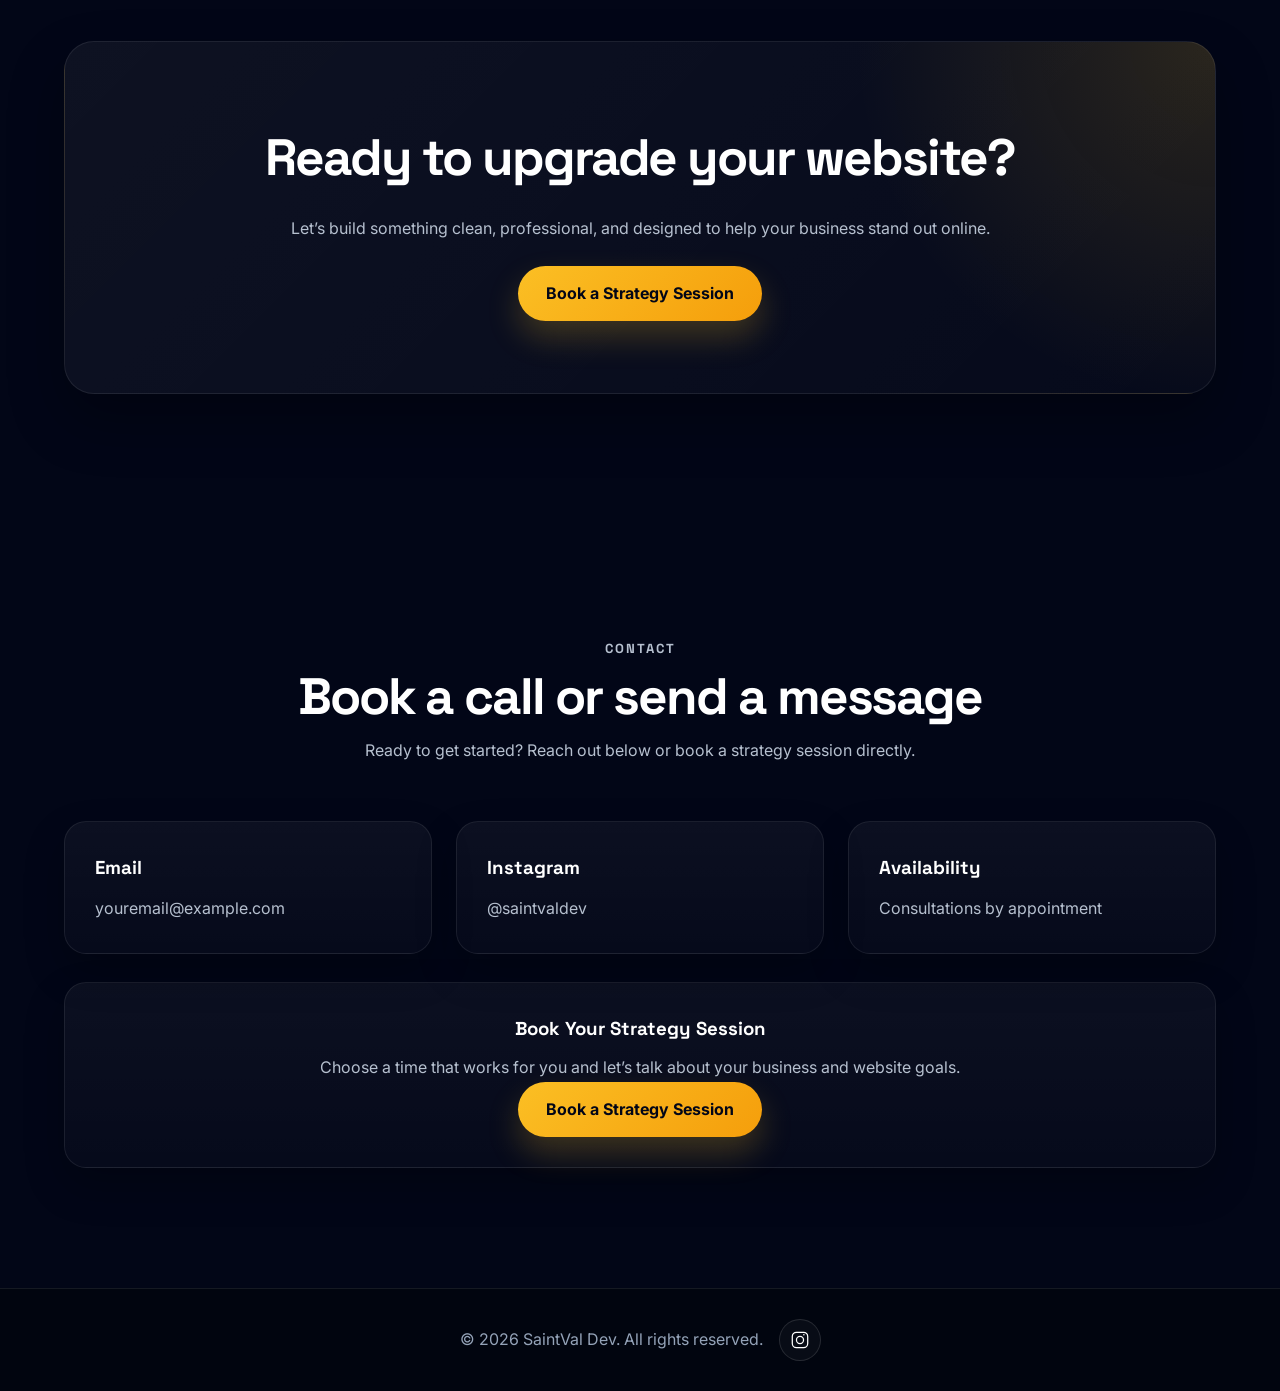
==== commit b7f29e68: "Updated homepage layout" ====
--- a/index.html
+++ b/index.html
@@ -22,12 +22,16 @@
   <!-- HEADER -->
   <header class="site-header">
     <div class="container nav">
-    <div class="logo">
-  <a href="#">
-    <span class="logo-main">SaintVal</span>
-    <span class="logo-accent">Dev</span>
-  </a>
-</div>
+      <div class="logo">
+        <a href="#home" aria-label="SaintVal Dev home">
+          <span class="logo-mark">SV</span>
+          <span class="logo-divider"></span>
+          <span class="logo-text-wrap">
+            <span class="logo-main">SaintVal</span>
+            <span class="logo-accent">Dev</span>
+          </span>
+        </a>
+      </div>
 
       <button class="menu-toggle" aria-label="Open navigation" aria-expanded="false">
         <span></span>
@@ -256,8 +260,8 @@
             <div class="project-content">
               <h3>SaintVal CPR &amp; Safety</h3>
               <p>
-               A clean, service-based website designed to build trust, present CPR training options clearly,
-      and guide visitors toward fast, easy class booking.
+                A clean, service-based website designed to build trust, present CPR training options clearly,
+                and guide visitors toward fast, easy class booking.
               </p>
               <a href="#" class="text-link">View Project</a>
             </div>
@@ -613,7 +617,8 @@
     </section>
 
     <!-- CONTACT -->
-    <!-- <section id="contact" class="section">
+
+    <section id="contact" class="section">
       <div class="container">
         <div class="section-heading center">
           <p class="section-label">CONTACT</p>
@@ -623,21 +628,16 @@
           </p>
         </div>
 
-        <div class="contact-grid">
+        <div class="contact-grid contact-grid-3">
           <div class="contact-card">
             <h3>Email</h3>
             <p>youremail@example.com</p>
           </div>
 
           <div class="contact-card">
-            <h3>Phone</h3>
-            <p>(000) 000-0000</p>
-          </div>
-
-          <div class="contact-card">
             <h3>Instagram</h3>
             <p>@saintvaldev</p>
-          </div> -->
+          </div>
 
           <div class="contact-card">
             <h3>Availability</h3>
--- a/styles.css
+++ b/styles.css
@@ -20,7 +20,9 @@
   --accent: #fbbf24;
   --accent-dark: #f59e0b;
   --border: rgba(255, 255, 255, 0.08);
+  --border-soft: rgba(255, 255, 255, 0.06);
   --shadow: 0 22px 50px rgba(0, 0, 0, 0.3);
+  --shadow-soft: 0 12px 30px rgba(0, 0, 0, 0.18);
   --radius: 22px;
   --max-width: 1160px;
 }
@@ -61,17 +63,17 @@
 }
 
 .section {
-  padding: 110px 0;
+  padding: 120px 0;
 }
 
 .section-alt {
   background:
-    radial-gradient(circle at top right, rgba(251, 191, 36, 0.06), transparent 20%),
+    radial-gradient(circle at top right, rgba(251, 191, 36, 0.05), transparent 20%),
     linear-gradient(180deg, #06101d, #07121f);
 }
 
 .section-heading {
-  margin-bottom: 54px;
+  margin-bottom: 56px;
 }
 
 .section-heading.center {
@@ -90,15 +92,15 @@
 }
 
 .section-heading h2 {
-  font-size: clamp(2rem, 4vw, 3.2rem);
-  letter-spacing: -0.03em;
-  line-height: 1.05;
+  font-size: clamp(2.1rem, 4vw, 3.3rem);
+  letter-spacing: -0.04em;
+  line-height: 1.04;
   color: #ffffff;
   margin-bottom: 14px;
 }
 
 .section-heading p {
-  max-width: 720px;
+  max-width: 760px;
   margin-inline: auto;
   color: var(--text-muted);
 }
@@ -110,46 +112,99 @@
   position: sticky;
   top: 0;
   z-index: 1000;
-  background: rgba(2, 6, 23, 0.62);
-  backdrop-filter: blur(18px);
-  -webkit-backdrop-filter: blur(18px);
-  border-bottom: 1px solid rgba(255, 255, 255, 0.07);
+  background: rgba(2, 6, 23, 0.68);
+  backdrop-filter: blur(20px);
+  -webkit-backdrop-filter: blur(20px);
+  border-bottom: 1px solid var(--border-soft);
   transition: all 0.3s ease;
 }
 
 .site-header.scrolled {
-  background: rgba(2, 6, 23, 0.84);
+  background: rgba(2, 6, 23, 0.9);
   box-shadow: 0 14px 34px rgba(0, 0, 0, 0.24);
-  border-bottom: 1px solid rgba(251, 191, 36, 0.16);
+  border-bottom: 1px solid rgba(251, 191, 36, 0.14);
 }
 
 .nav {
   display: flex;
   justify-content: space-between;
   align-items: center;
-  min-height: 86px;
+  min-height: 88px;
   gap: 24px;
   position: relative;
   transition: min-height 0.3s ease;
 }
 
 .site-header.scrolled .nav {
-  min-height: 72px;
-}
+  min-height: 74px;
+}
+
+/* PREMIUM TEXT LOGO */
+.logo {
+  display: inline-flex;
+  align-items: center;
+  flex-shrink: 0;
+}
+
 .logo a {
+  display: inline-flex;
+  align-items: center;
+  gap: 14px;
   text-decoration: none;
-  font-size: 1.3rem;
-  font-weight: 600;
-  letter-spacing: 0.5px;
+  padding: 10px 14px;
+  border-radius: 999px;
+  background: linear-gradient(180deg, rgba(255,255,255,0.04), rgba(255,255,255,0.015));
+  border: 1px solid rgba(255,255,255,0.08);
+  box-shadow: inset 0 1px 0 rgba(255,255,255,0.04);
+  transition: transform 0.25s ease, border-color 0.25s ease, background 0.25s ease;
+}
+
+.logo a:hover {
+  transform: translateY(-1px);
+  border-color: rgba(251, 191, 36, 0.22);
+  background: linear-gradient(180deg, rgba(255,255,255,0.05), rgba(255,255,255,0.02));
+}
+
+.logo-mark {
+  display: inline-flex;
+  align-items: center;
+  justify-content: center;
+  width: 42px;
+  height: 42px;
+  border-radius: 999px;
+  background: linear-gradient(135deg, rgba(251, 191, 36, 0.18), rgba(245, 158, 11, 0.08));
+  border: 1px solid rgba(251, 191, 36, 0.25);
+  color: #fff8e1;
+  font-family: "Space Grotesk", sans-serif;
+  font-size: 0.95rem;
+  font-weight: 700;
+  letter-spacing: 0.06em;
+}
+
+.logo-divider {
+  width: 1px;
+  height: 24px;
+  background: rgba(255, 255, 255, 0.12);
+}
+
+.logo-text-wrap {
+  display: flex;
+  align-items: baseline;
+  gap: 5px;
 }
 
 .logo-main {
   color: #ffffff;
+  font-size: 1.05rem;
+  font-weight: 700;
+  letter-spacing: -0.02em;
 }
 
 .logo-accent {
-  color: #f5a623; /* your gold accent */
-  margin-left: 4px;
+  color: var(--accent);
+  font-size: 1.05rem;
+  font-weight: 700;
+  letter-spacing: -0.02em;
 }
 
 .site-nav {
@@ -176,7 +231,7 @@
   color: var(--accent);
 }
 
-/* HEADER INSTAGRAM */
+/* SOCIAL */
 .header-social,
 .footer-social {
   display: inline-flex;
@@ -256,7 +311,7 @@
    HERO
 ========================= */
 .hero {
-  padding: 170px 0 110px;
+  padding: 178px 0 118px;
   background:
     radial-gradient(circle at 15% 20%, rgba(251, 191, 36, 0.12), transparent 22%),
     radial-gradient(circle at 85% 70%, rgba(255, 255, 255, 0.05), transparent 18%),
@@ -266,7 +321,7 @@
 .hero-content {
   display: grid;
   grid-template-columns: 1.15fr 0.85fr;
-  gap: 42px;
+  gap: 46px;
   align-items: center;
 }
 
@@ -280,9 +335,9 @@
 }
 
 .hero-text h1 {
-  font-size: clamp(2.8rem, 6vw, 4.8rem);
-  line-height: 0.98;
-  letter-spacing: -0.04em;
+  font-size: clamp(3rem, 6vw, 5rem);
+  line-height: 0.96;
+  letter-spacing: -0.05em;
   max-width: 780px;
   margin-bottom: 24px;
   color: #ffffff;
@@ -294,10 +349,10 @@
 
 .hero-description {
   font-size: 1.08rem;
-  line-height: 1.8;
+  line-height: 1.9;
   max-width: 620px;
   color: var(--text-muted);
-  margin-bottom: 30px;
+  margin-bottom: 32px;
 }
 
 .hero-buttons {
@@ -318,7 +373,7 @@
   border: 1px solid rgba(255,255,255,0.07);
   border-radius: 18px;
   padding: 18px;
-  box-shadow: 0 12px 30px rgba(0,0,0,0.18);
+  box-shadow: var(--shadow-soft);
 }
 
 .proof-item strong {
@@ -340,12 +395,12 @@
 
 .showcase-window {
   width: 100%;
-  max-width: 440px;
-  border-radius: 24px;
+  max-width: 460px;
+  border-radius: 26px;
   overflow: hidden;
-  background: linear-gradient(180deg, rgba(17, 24, 39, 0.96), rgba(9, 17, 31, 0.99));
+  background: linear-gradient(180deg, rgba(17, 24, 39, 0.97), rgba(9, 17, 31, 0.99));
   border: 1px solid rgba(255, 255, 255, 0.08);
-  box-shadow: 0 25px 50px rgba(0, 0, 0, 0.32);
+  box-shadow: 0 30px 60px rgba(0, 0, 0, 0.34);
 }
 
 .window-top {
@@ -369,7 +424,7 @@
 }
 
 .showcase-body {
-  padding: 28px;
+  padding: 30px;
 }
 
 .showcase-label {
@@ -381,8 +436,8 @@
 }
 
 .showcase-body h3 {
-  font-size: 1.9rem;
-  line-height: 1.12;
+  font-size: 1.95rem;
+  line-height: 1.1;
   color: #ffffff;
   margin-bottom: 14px;
 }
@@ -425,7 +480,7 @@
   align-items: center;
   justify-content: center;
   gap: 10px;
-  padding: 14px 26px;
+  padding: 14px 28px;
   border-radius: 999px;
   font-weight: 700;
   transition: transform 0.25s ease, box-shadow 0.25s ease, background 0.25s ease, color 0.25s ease, border-color 0.25s ease;
@@ -434,12 +489,12 @@
 .btn-primary {
   background: linear-gradient(135deg, var(--accent), var(--accent-dark));
   color: #020617;
-  box-shadow: 0 14px 30px rgba(251, 191, 36, 0.22);
+  box-shadow: 0 16px 32px rgba(251, 191, 36, 0.22);
 }
 
 .btn-primary:hover {
   transform: translateY(-2px);
-  box-shadow: 0 20px 38px rgba(251, 191, 36, 0.28);
+  box-shadow: 0 22px 40px rgba(251, 191, 36, 0.28);
 }
 
 .btn-secondary {
@@ -467,20 +522,20 @@
 .about-grid {
   display: grid;
   grid-template-columns: 2fr 1fr;
-  gap: 28px;
+  gap: 30px;
 }
 
 .about-text p {
   color: var(--text-muted);
   margin-bottom: 18px;
-  font-size: 1.02rem;
+  font-size: 1.04rem;
 }
 
 .about-box {
   background: linear-gradient(180deg, rgba(255,255,255,0.04), rgba(255,255,255,0.02));
   border: 1px solid rgba(255,255,255,0.08);
   border-radius: 20px;
-  padding: 28px;
+  padding: 30px;
   box-shadow: 0 18px 40px rgba(0,0,0,0.24);
 }
 
@@ -529,6 +584,10 @@
   grid-template-columns: repeat(4, 1fr);
 }
 
+.contact-grid-3 {
+  grid-template-columns: repeat(3, 1fr);
+}
+
 .card,
 .project-card,
 .testimonial-card,
@@ -537,9 +596,9 @@
 .calendly-wrapper,
 .cta-box,
 .offer-box {
-  background: linear-gradient(180deg, rgba(255,255,255,0.04), rgba(255,255,255,0.02));
+  background: linear-gradient(180deg, rgba(255,255,255,0.045), rgba(255,255,255,0.02));
   border: 1px solid rgba(255,255,255,0.08);
-  border-radius: 20px;
+  border-radius: 22px;
   box-shadow: 0 18px 40px rgba(0,0,0,0.24);
 }
 
@@ -549,7 +608,7 @@
 .pricing-card,
 .calendly-wrapper,
 .offer-box {
-  padding: 28px;
+  padding: 30px;
 }
 
 .card h3,
@@ -575,14 +634,16 @@
 .card,
 .project-card,
 .testimonial-card,
-.pricing-card {
+.pricing-card,
+.contact-card {
   transition: transform 0.25s ease, border-color 0.25s ease, box-shadow 0.25s ease;
 }
 
 .card:hover,
 .project-card:hover,
 .testimonial-card:hover,
-.pricing-card:hover {
+.pricing-card:hover,
+.contact-card:hover {
   transform: translateY(-6px);
   border-color: rgba(251, 191, 36, 0.22);
   box-shadow: 0 24px 50px rgba(0,0,0,0.3);
@@ -596,7 +657,7 @@
 }
 
 .project-image {
-  height: 240px;
+  height: 260px;
   overflow: hidden;
   background: #0b1220;
 }
@@ -613,7 +674,7 @@
 }
 
 .project-content {
-  padding: 24px;
+  padding: 26px;
 }
 
 /* =========================
@@ -625,7 +686,7 @@
 }
 
 .price {
-  font-size: 2.15rem;
+  font-size: 2.2rem;
   font-weight: 800;
   color: #ffffff;
   margin-bottom: 14px;
@@ -726,23 +787,23 @@
    CTA
 ========================= */
 .cta {
-  padding: 110px 0;
+  padding: 120px 0;
 }
 
 .cta-box {
   background:
     radial-gradient(circle at top right, rgba(251, 191, 36, 0.14), transparent 30%),
     linear-gradient(135deg, rgba(255,255,255,0.05), rgba(255,255,255,0.02));
-  padding: 64px 36px;
-  border-radius: 28px;
+  padding: 72px 40px;
+  border-radius: 30px;
   text-align: center;
   border: 1px solid rgba(255,255,255,0.08);
   box-shadow: 0 26px 55px rgba(0,0,0,0.3);
 }
 
 .cta-box h2 {
-  font-size: clamp(2rem, 4vw, 3.1rem);
-  letter-spacing: -0.03em;
+  font-size: clamp(2.1rem, 4vw, 3.2rem);
+  letter-spacing: -0.04em;
   color: #ffffff;
   margin-bottom: 14px;
 }
@@ -758,6 +819,7 @@
 ========================= */
 .calendly-wrapper {
   text-align: center;
+  margin-top: 28px;
 }
 
 .calendly-wrapper h3 {
@@ -770,7 +832,7 @@
 ========================= */
 .site-footer {
   border-top: 1px solid rgba(255,255,255,0.08);
-  padding: 28px 0;
+  padding: 30px 0;
   background: #01050f;
 }
 
@@ -791,7 +853,8 @@
   .hero-content,
   .about-grid,
   .pricing-grid,
-  .contact-grid {
+  .contact-grid,
+  .contact-grid-3 {
     grid-template-columns: 1fr;
   }
 
@@ -873,23 +936,26 @@
     height: 20px;
   }
 
-  .logo img {
-    width: 165px;
-  }
-
-  .site-header.scrolled .logo img {
-    width: 150px;
+  .logo a {
+    gap: 10px;
+    padding: 9px 12px;
+  }
+
+  .logo-mark {
+    width: 38px;
+    height: 38px;
+    font-size: 0.86rem;
   }
 
   .hero {
-    padding: 145px 0 95px;
+    padding: 150px 0 95px;
   }
 }
 
 @media (max-width: 700px) {
   .section,
   .cta {
-    padding: 82px 0;
+    padding: 86px 0;
   }
 
   .card-grid {
@@ -897,7 +963,7 @@
   }
 
   .hero-text h1 {
-    font-size: 2.25rem;
+    font-size: 2.3rem;
   }
 
   .hero-buttons,
@@ -914,18 +980,23 @@
   }
 
   .nav {
-    min-height: 78px;
+    min-height: 80px;
   }
 
   .site-header.scrolled .nav {
-    min-height: 66px;
-  }
-
-  .logo img {
-    width: 150px;
-  }
-
-  .site-header.scrolled .logo img {
-    width: 138px;
+    min-height: 68px;
+  }
+
+  .logo-divider {
+    display: none;
+  }
+
+  .logo-text-wrap {
+    gap: 4px;
+  }
+
+  .logo-main,
+  .logo-accent {
+    font-size: 0.98rem;
   }
 }
